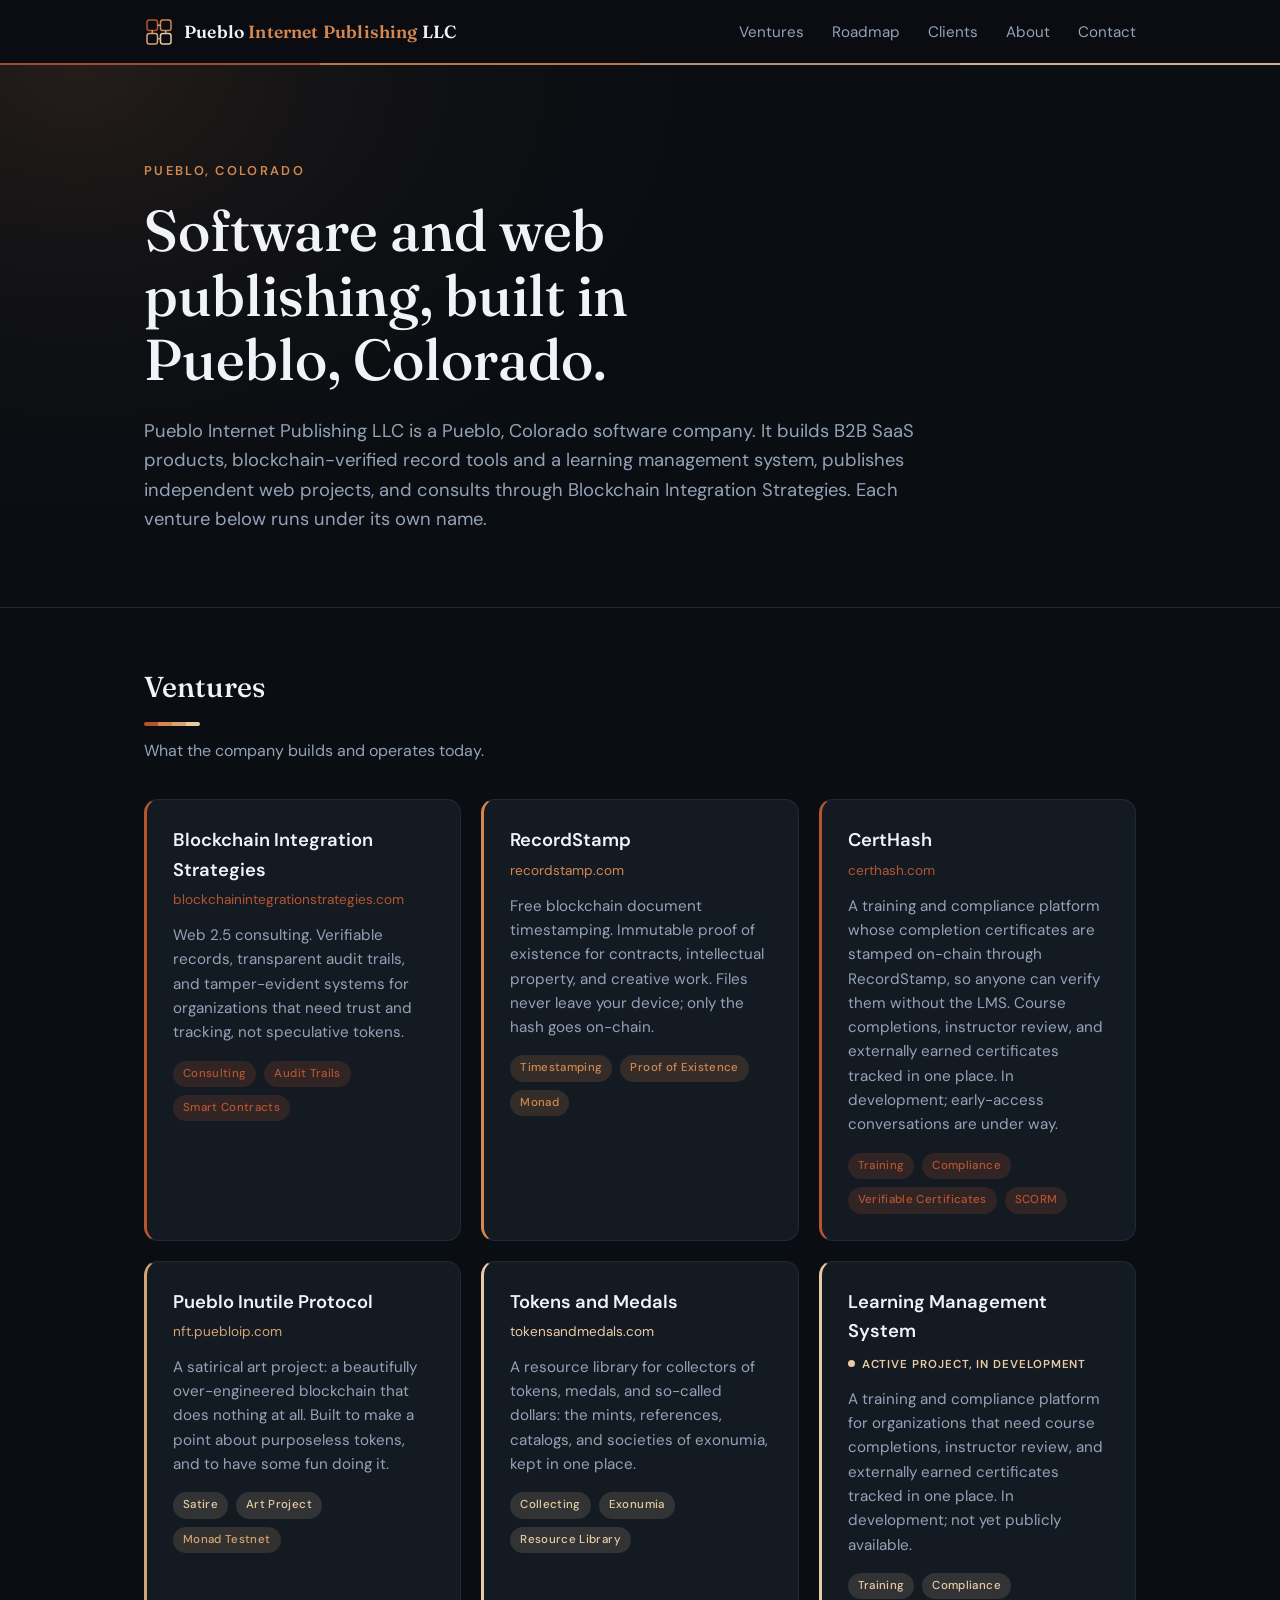
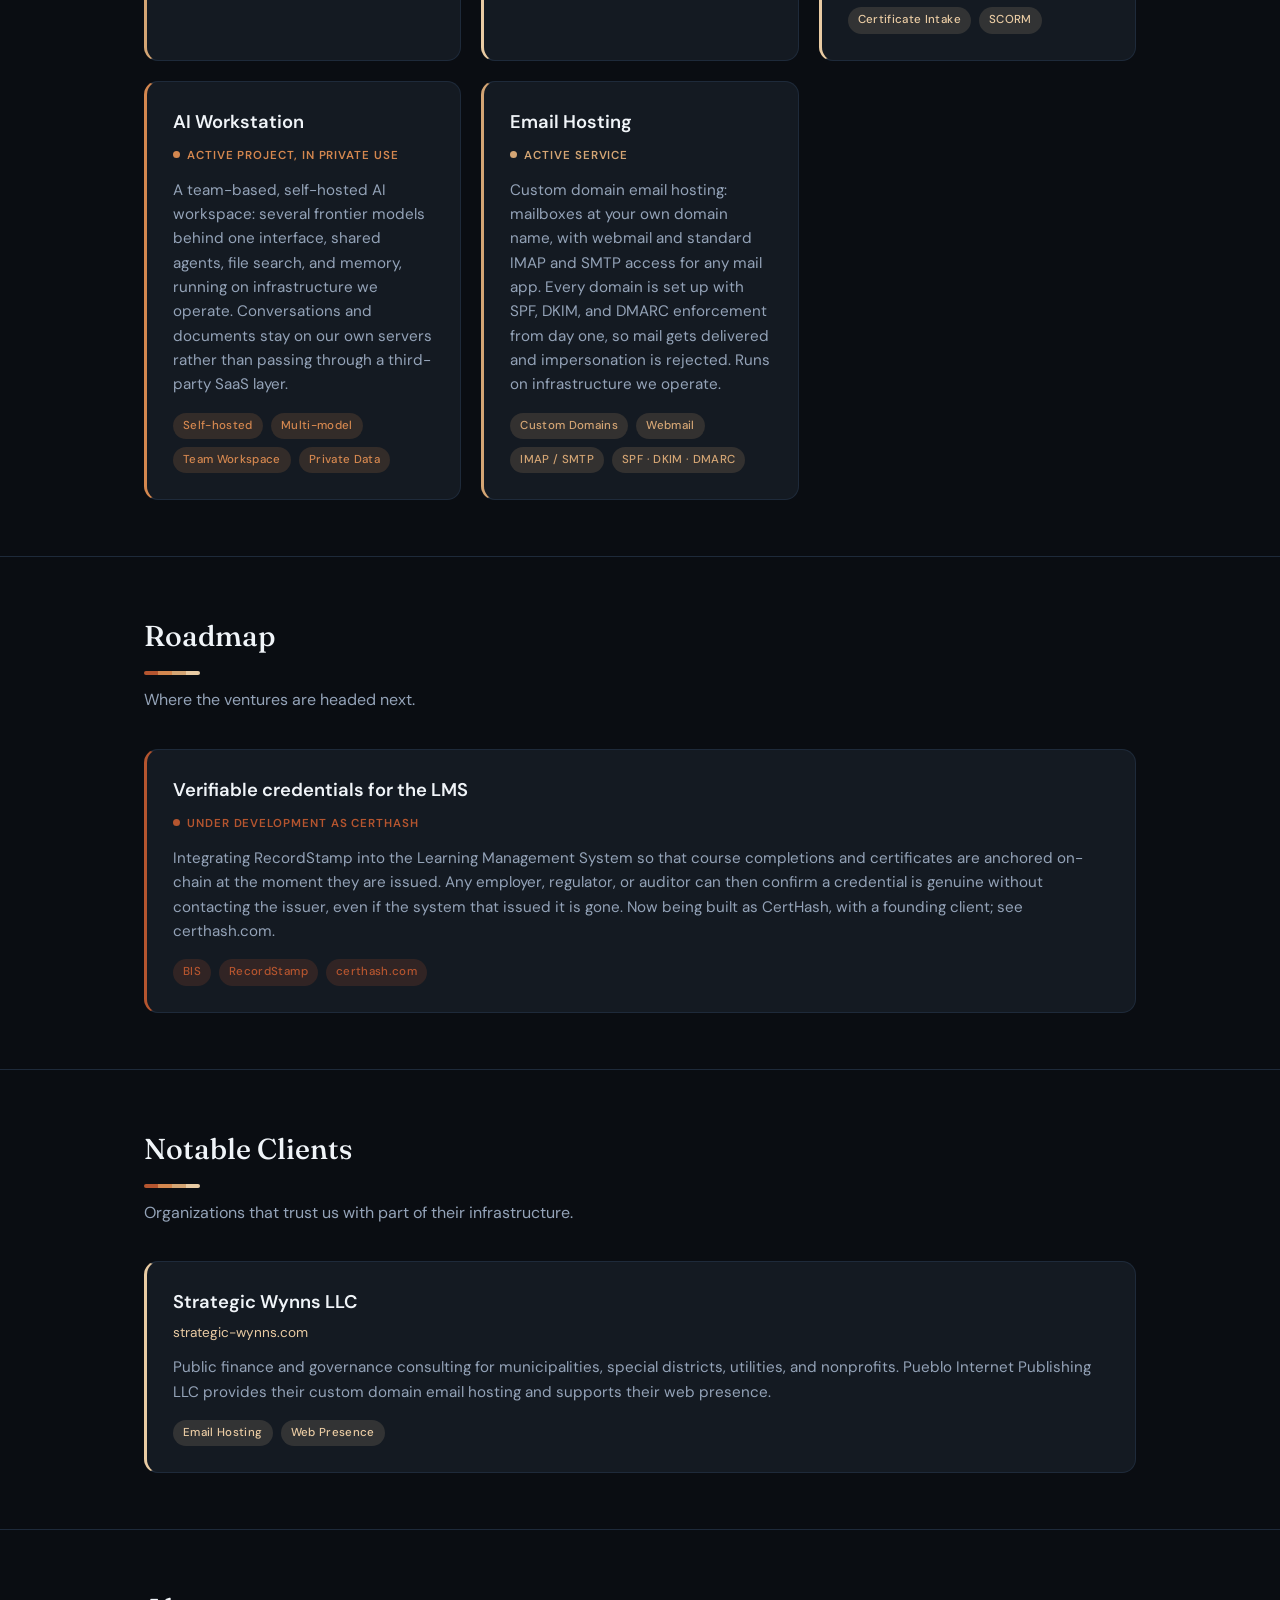
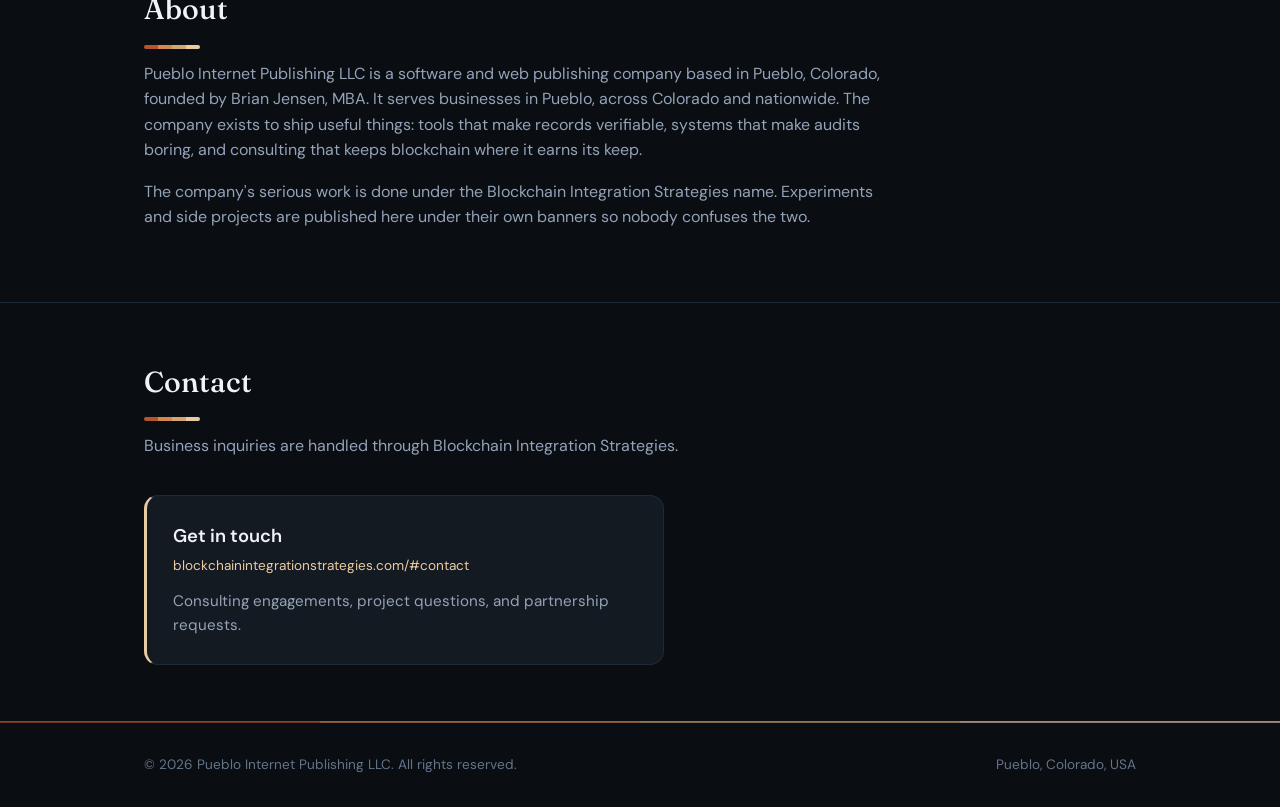
==== index.html @ 24e487e6 "Wording: no client yet — say in development and early-access conversations, not founding/first clien" ====
<!DOCTYPE html>
<html lang="en">
<head>
    <meta charset="UTF-8">
    <meta name="viewport" content="width=device-width, initial-scale=1.0">
    <title>Pueblo Internet Publishing LLC | Software and Web Publishing in Pueblo, Colorado</title>
    <meta name="description" content="Pueblo Internet Publishing LLC is a software and web publishing company in Pueblo, Colorado. It builds B2B SaaS products, blockchain-verified record tools and a learning management system, and consults through Blockchain Integration Strategies.">
    <meta name="author" content="Brian Jensen, MBA">
    <meta name="robots" content="index, follow">
    <link rel="canonical" href="https://pueblointernetpublishing.com/">
    <meta property="og:type" content="website">
    <meta property="og:url" content="https://pueblointernetpublishing.com/">
    <meta property="og:title" content="Pueblo Internet Publishing LLC | Software and Web Publishing in Pueblo, Colorado">
    <meta property="og:description" content="A software and web publishing company in Pueblo, Colorado: B2B SaaS, blockchain-verified records, a learning management system, and consulting.">
    <meta property="og:site_name" content="Pueblo Internet Publishing LLC">
    <meta property="og:image" content="https://pueblointernetpublishing.com/og-image.png">
    <meta property="og:image:width" content="1200">
    <meta property="og:image:height" content="630">
    <meta name="twitter:card" content="summary_large_image">
    <meta name="twitter:title" content="Pueblo Internet Publishing LLC | Software and Web Publishing in Pueblo, Colorado">
    <meta name="twitter:description" content="A software and web publishing company in Pueblo, Colorado: B2B SaaS, blockchain-verified records, a learning management system, and consulting.">
    <meta name="twitter:image" content="https://pueblointernetpublishing.com/og-image.png">
    <link rel="icon" type="image/svg+xml" href="/favicon.svg">
    <link rel="icon" type="image/x-icon" href="/favicon.ico">
    <link rel="icon" type="image/png" sizes="32x32" href="/favicon-32x32.png">
    <link rel="icon" type="image/png" sizes="16x16" href="/favicon-16x16.png">
    <link rel="apple-touch-icon" sizes="180x180" href="/apple-touch-icon.png">
    <meta name="theme-color" content="#0a0d12">
    <meta name="geo.region" content="US-CO">
    <meta name="geo.placename" content="Pueblo, Colorado">
    <meta name="geo.position" content="38.2544;-104.6091">
    <meta name="ICBM" content="38.2544, -104.6091">
    <script type="application/ld+json">
    {
        "@context": "https://schema.org",
        "@graph": [
            {
                "@type": ["Organization", "LocalBusiness"],
                "@id": "https://pueblointernetpublishing.com/#org",
                "name": "Pueblo Internet Publishing LLC",
                "alternateName": ["Pueblo Internet Publishing", "PIP"],
                "url": "https://pueblointernetpublishing.com/",
                "logo": "https://pueblointernetpublishing.com/apple-touch-icon.png",
                "image": "https://pueblointernetpublishing.com/og-image.png",
                "description": "Software and web publishing company in Pueblo, Colorado: B2B SaaS products, blockchain-verified record tools, a learning management system, and consulting.",
                "address": {
                    "@type": "PostalAddress",
                    "addressLocality": "Pueblo",
                    "addressRegion": "CO",
                    "addressCountry": "US"
                },
                "geo": { "@type": "GeoCoordinates", "latitude": 38.2544, "longitude": -104.6091 },
                "areaServed": [
                    { "@type": "City", "name": "Pueblo, Colorado" },
                    { "@type": "State", "name": "Colorado" },
                    { "@type": "Country", "name": "United States" }
                ],
                "founder": { "@type": "Person", "name": "Brian Jensen, MBA" },
                "knowsAbout": ["software development", "B2B SaaS", "web publishing", "blockchain integration", "verifiable records", "learning management systems", "email hosting"],
                "brand": [
                    { "@type": "Brand", "name": "Blockchain Integration Strategies", "url": "https://blockchainintegrationstrategies.com/" },
                    { "@type": "Brand", "name": "CertHash", "url": "https://certhash.com/" },
                    { "@type": "Brand", "name": "RecordStamp", "url": "https://recordstamp.com/" },
                    { "@type": "Brand", "name": "Tokens and Medals", "url": "https://tokensandmedals.com/" }
                ],
                "subOrganization": {
                    "@type": "ProfessionalService",
                    "name": "Blockchain Integration Strategies",
                    "url": "https://blockchainintegrationstrategies.com/"
                }
            },
            {
                "@type": "WebSite",
                "@id": "https://pueblointernetpublishing.com/#website",
                "url": "https://pueblointernetpublishing.com/",
                "name": "Pueblo Internet Publishing LLC",
                "publisher": { "@id": "https://pueblointernetpublishing.com/#org" },
                "inLanguage": "en-US"
            }
        ]
    }
    </script>
    <link rel="preconnect" href="https://fonts.googleapis.com">
    <link rel="preconnect" href="https://fonts.gstatic.com" crossorigin>
    <link href="https://fonts.googleapis.com/css2?family=DM+Sans:opsz,wght@9..40,300;9..40,400;9..40,500;9..40,600&family=Fraunces:opsz,wght@9..144,400;9..144,500;9..144,600&display=swap" rel="stylesheet">
    <style>
        :root {
            --bg-primary: #0a0d12;
            --bg-secondary: #0f1318;
            --bg-card: #141a22;
            --bg-card-hover: #1a222d;
            --accent-teal: #4ecdc4;
            --accent-teal-dim: rgba(78, 205, 196, 0.15);
            --accent-gold: #d4a574;
            --adobe-1: #b5552f;
            --adobe-2: #d4874f;
            --adobe-3: #d4a574;
            --adobe-4: #e9cba3;
            --adobe-2-dim: rgba(212, 135, 79, 0.16);
            --adobe-1-dim: rgba(181, 85, 47, 0.18);
            --adobe-3-dim: rgba(212, 165, 116, 0.16);
            --adobe-4-dim: rgba(233, 203, 163, 0.14);
            --adobe-stripe: linear-gradient(90deg, var(--adobe-1) 0 25%, var(--adobe-2) 25% 50%, var(--adobe-3) 50% 75%, var(--adobe-4) 75% 100%);
            --text-primary: #f0f4f8;
            --text-secondary: #94a3b8;
            --text-muted: #64748b;
            --border-color: #1e2a3a;
            --max: 1040px;
        }
        * { margin: 0; padding: 0; box-sizing: border-box; }
        html { scroll-behavior: smooth; }
        body {
            font-family: 'DM Sans', system-ui, sans-serif;
            background: var(--bg-primary);
            color: var(--text-primary);
            line-height: 1.6;
            -webkit-font-smoothing: antialiased;
        }
        a { color: var(--adobe-2); text-decoration: none; }
        a:hover { color: var(--adobe-4); }
        a:hover { text-decoration: underline; }
        .wrap { max-width: var(--max); margin: 0 auto; padding: 0 24px; }
        header {
            border-bottom: 1px solid var(--border-color);
            position: relative;
            background: rgba(10, 13, 18, 0.9);
            backdrop-filter: blur(10px);
            position: sticky; top: 0; z-index: 10;
        }
        header::after { content: ""; position: absolute; left: 0; right: 0; bottom: -1px; height: 2px; background: var(--adobe-stripe); opacity: 0.85; }
        .nav { display: flex; align-items: center; justify-content: space-between; height: 64px; }
        .brand { display: flex; align-items: center; gap: 10px; font-family: 'Fraunces', serif; font-weight: 600; font-size: 1.1rem; color: var(--text-primary); letter-spacing: 0.01em; }
        .brand svg { width: 30px; height: 30px; flex: none; }
        .brand:hover { text-decoration: none; }
        .brand span span { color: var(--adobe-2); }
        .nav ul { display: flex; gap: 28px; list-style: none; }
        .nav ul a { color: var(--text-secondary); font-size: 0.95rem; }
        .nav ul a:hover { color: var(--text-primary); text-decoration: none; }
        .hero { padding: 96px 24px 72px; }
        main { position: relative; z-index: 0; }
        main::before { content: ""; position: absolute; left: 0; top: 0; width: 100%; height: 720px; pointer-events: none; z-index: -1;
            background: radial-gradient(620px 460px at 6% 0%, rgba(212, 135, 79, 0.13) 0%, rgba(212, 135, 79, 0.06) 35%, rgba(212, 135, 79, 0.02) 65%, rgba(212, 135, 79, 0) 100%); }
        .eyebrow { color: var(--adobe-2); font-size: 0.8rem; letter-spacing: 0.18em; text-transform: uppercase; font-weight: 600; margin-bottom: 18px; }
        h1 { font-family: 'Fraunces', serif; font-weight: 500; font-size: clamp(2.2rem, 5vw, 3.6rem); line-height: 1.12; max-width: 18ch; margin-bottom: 24px; }
        .lede { color: var(--text-secondary); font-size: 1.15rem; max-width: 60ch; }
        section { padding: 56px 0; border-top: 1px solid var(--border-color); }
        h2 { font-family: 'Fraunces', serif; font-weight: 500; font-size: 1.8rem; margin-bottom: 12px; }
        h2::after { content: ""; display: block; width: 56px; height: 4px; margin-top: 12px; border-radius: 2px; background: var(--adobe-stripe); }
        .sub { color: var(--text-secondary); max-width: 62ch; margin-bottom: 36px; }
        .grid { display: grid; grid-template-columns: repeat(auto-fit, minmax(280px, 1fr)); gap: 20px; }
        .card {
            display: block; background: var(--bg-card); border: 1px solid var(--border-color);
            border-radius: 14px; padding: 26px; color: inherit; transition: border-color .2s, background .2s, transform .2s;
        }
        .card { --c: var(--adobe-3); --c-dim: var(--adobe-3-dim); border-left: 3px solid var(--c); }
        .card:hover { background: var(--bg-card-hover); border-color: var(--c); transform: translateY(-2px); text-decoration: none; color: inherit; }
        .card.c1 { --c: var(--adobe-1); --c-dim: var(--adobe-1-dim); }
        .card.c2 { --c: var(--adobe-2); --c-dim: var(--adobe-2-dim); }
        .card.c3 { --c: var(--adobe-3); --c-dim: var(--adobe-3-dim); }
        .card.c4 { --c: var(--adobe-4); --c-dim: var(--adobe-4-dim); }
        .card.static { cursor: default; }
        .card.static:hover { transform: none; background: var(--bg-card); border-color: var(--border-color); border-left-color: var(--c); }
        .card .status { display: inline-block; font-size: 0.72rem; font-weight: 600; letter-spacing: 0.08em; text-transform: uppercase; color: var(--c); margin-bottom: 12px; }
        .card .status::before { content: ""; display: inline-block; width: 7px; height: 7px; border-radius: 50%; background: var(--c); margin-right: 7px; vertical-align: 1px; }
        .card h3 { font-size: 1.15rem; font-weight: 600; margin-bottom: 4px; }
        .card .url { display: block; color: var(--c); font-size: 0.85rem; margin-bottom: 12px; }
        .card p { color: var(--text-secondary); font-size: 0.95rem; }
        .tags { display: flex; flex-wrap: wrap; gap: 8px; margin-top: 16px; }
        .tag { background: var(--c-dim); color: var(--c); font-size: 0.72rem; padding: 4px 10px; border-radius: 999px; font-weight: 500; letter-spacing: 0.03em; }
        .tag.gold { background: var(--adobe-4-dim); color: var(--adobe-4); }
        .about p { color: var(--text-secondary); max-width: 68ch; margin-bottom: 16px; }
        .contact .card { max-width: 520px; }
        footer { border-top: 1px solid var(--border-color); padding: 32px 0; color: var(--text-muted); font-size: 0.85rem; position: relative; }
        footer::before { content: ""; position: absolute; left: 0; right: 0; top: -1px; height: 2px; background: var(--adobe-stripe); opacity: 0.6; }
        footer .wrap { display: flex; flex-wrap: wrap; gap: 12px 32px; justify-content: space-between; }
        @media (max-width: 640px) { .nav ul { display: none; } .hero { padding: 64px 24px 48px; } }
    </style>
</head>
<body>
    <header>
        <div class="wrap nav">
            <a class="brand" href="/" aria-label="Pueblo Internet Publishing LLC home">
                <svg viewBox="0 0 40 40" fill="none" xmlns="http://www.w3.org/2000/svg" aria-hidden="true">
                    <rect x="4" y="4" width="14" height="14" rx="3" stroke="#b5552f" stroke-width="2"/>
                    <rect x="22" y="4" width="14" height="14" rx="3" stroke="#d4874f" stroke-width="2"/>
                    <rect x="4" y="22" width="14" height="14" rx="3" stroke="#d4a574" stroke-width="2"/>
                    <rect x="22" y="22" width="14" height="14" rx="3" stroke="#e9cba3" stroke-width="2"/>
                    <line x1="18" y1="11" x2="22" y2="11" stroke="#d4a574" stroke-width="2"/>
                    <line x1="11" y1="18" x2="11" y2="22" stroke="#d4a574" stroke-width="2"/>
                    <line x1="29" y1="18" x2="29" y2="22" stroke="#d4a574" stroke-width="2"/>
                    <line x1="18" y1="29" x2="22" y2="29" stroke="#d4a574" stroke-width="2"/>
                </svg>
                <span>Pueblo <span>Internet Publishing</span> LLC</span>
            </a>
            <ul>
                <li><a href="#ventures">Ventures</a></li>
                <li><a href="#roadmap">Roadmap</a></li>
                <li><a href="#clients">Clients</a></li>
                <li><a href="#about">About</a></li>
                <li><a href="#contact">Contact</a></li>
            </ul>
        </div>
    </header>

    <main>
        <div class="wrap hero">
            <div class="eyebrow">Pueblo, Colorado</div>
            <h1>Software and web publishing, built in Pueblo, Colorado.</h1>
            <p class="lede">Pueblo Internet Publishing LLC is a Pueblo, Colorado software company. It builds B2B SaaS products, blockchain-verified record tools and a learning management system, publishes independent web projects, and consults through Blockchain Integration Strategies. Each venture below runs under its own name.</p>
        </div>

        <section id="ventures">
            <div class="wrap">
                <h2>Ventures</h2>
                <p class="sub">What the company builds and operates today.</p>
                <div class="grid">
                    <a class="card c1" href="https://blockchainintegrationstrategies.com">
                        <h3>Blockchain Integration Strategies</h3>
                        <span class="url">blockchainintegrationstrategies.com</span>
                        <p>Web 2.5 consulting. Verifiable records, transparent audit trails, and tamper-evident systems for organizations that need trust and tracking, not speculative tokens.</p>
                        <div class="tags"><span class="tag">Consulting</span><span class="tag">Audit Trails</span><span class="tag">Smart Contracts</span></div>
                    </a>
                    <a class="card c2" href="https://recordstamp.com">
                        <h3>RecordStamp</h3>
                        <span class="url">recordstamp.com</span>
                        <p>Free blockchain document timestamping. Immutable proof of existence for contracts, intellectual property, and creative work. Files never leave your device; only the hash goes on-chain.</p>
                        <div class="tags"><span class="tag">Timestamping</span><span class="tag">Proof of Existence</span><span class="tag">Monad</span></div>
                    </a>
                    <a class="card c1" href="https://certhash.com">
                        <h3>CertHash</h3>
                        <span class="url">certhash.com</span>
                        <p>A training and compliance platform whose completion certificates are stamped on-chain through RecordStamp, so anyone can verify them without the LMS. Course completions, instructor review, and externally earned certificates tracked in one place. In development; early-access conversations are under way.</p>
                        <div class="tags"><span class="tag">Training</span><span class="tag">Compliance</span><span class="tag">Verifiable Certificates</span><span class="tag">SCORM</span></div>
                    </a>
                    <a class="card c3" href="https://nft.puebloip.com">
                        <h3>Pueblo Inutile Protocol</h3>
                        <span class="url">nft.puebloip.com</span>
                        <p>A satirical art project: a beautifully over-engineered blockchain that does nothing at all. Built to make a point about purposeless tokens, and to have some fun doing it.</p>
                        <div class="tags"><span class="tag gold">Satire</span><span class="tag gold">Art Project</span><span class="tag">Monad Testnet</span></div>
                    </a>
                    <a class="card c4" href="https://tokensandmedals.com">
                        <h3>Tokens and Medals</h3>
                        <span class="url">tokensandmedals.com</span>
                        <p>A resource library for collectors of tokens, medals, and so-called dollars: the mints, references, catalogs, and societies of exonumia, kept in one place.</p>
                        <div class="tags"><span class="tag">Collecting</span><span class="tag">Exonumia</span><span class="tag">Resource Library</span></div>
                    </a>
                    <div class="card c4 static">
                        <h3>Learning Management System</h3>
                        <span class="status">Active project, in development</span>
                        <p>A training and compliance platform for organizations that need course completions, instructor review, and externally earned certificates tracked in one place. In development; not yet publicly available.</p>
                        <div class="tags"><span class="tag">Training</span><span class="tag">Compliance</span><span class="tag">Certificate Intake</span><span class="tag">SCORM</span></div>
                    </div>
                    <div class="card c2 static">
                        <h3>AI Workstation</h3>
                        <span class="status">Active project, in private use</span>
                        <p>A team-based, self-hosted AI workspace: several frontier models behind one interface, shared agents, file search, and memory, running on infrastructure we operate. Conversations and documents stay on our own servers rather than passing through a third-party SaaS layer.</p>
                        <div class="tags"><span class="tag">Self-hosted</span><span class="tag">Multi-model</span><span class="tag">Team Workspace</span><span class="tag">Private Data</span></div>
                    </div>
                    <div class="card c3 static">
                        <h3>Email Hosting</h3>
                        <span class="status">Active service</span>
                        <p>Custom domain email hosting: mailboxes at your own domain name, with webmail and standard IMAP and SMTP access for any mail app. Every domain is set up with SPF, DKIM, and DMARC enforcement from day one, so mail gets delivered and impersonation is rejected. Runs on infrastructure we operate.</p>
                        <div class="tags"><span class="tag">Custom Domains</span><span class="tag">Webmail</span><span class="tag">IMAP / SMTP</span><span class="tag">SPF · DKIM · DMARC</span></div>
                    </div>
                </div>
            </div>
        </section>

        <section id="roadmap">
            <div class="wrap">
                <h2>Roadmap</h2>
                <p class="sub">Where the ventures are headed next.</p>
                <div class="grid">
                    <a class="card c1" href="https://certhash.com">
                        <h3>Verifiable credentials for the LMS</h3>
                        <span class="status">Under development as CertHash</span>
                        <p>Integrating RecordStamp into the Learning Management System so that course completions and certificates are anchored on-chain at the moment they are issued. Any employer, regulator, or auditor can then confirm a credential is genuine without contacting the issuer, even if the system that issued it is gone. Now being built as CertHash, with a founding client; see certhash.com.</p>
                        <div class="tags"><span class="tag">BIS</span><span class="tag">RecordStamp</span><span class="tag">certhash.com</span></div>
                    </a>
                </div>
            </div>
        </section>

        <section id="clients">
            <div class="wrap">
                <h2>Notable Clients</h2>
                <p class="sub">Organizations that trust us with part of their infrastructure.</p>
                <div class="grid">
                    <a class="card c4" href="https://strategic-wynns.com" target="_blank" rel="noopener">
                        <h3>Strategic Wynns LLC</h3>
                        <span class="url">strategic-wynns.com</span>
                        <p>Public finance and governance consulting for municipalities, special districts, utilities, and nonprofits. Pueblo Internet Publishing LLC provides their custom domain email hosting and supports their web presence.</p>
                        <div class="tags"><span class="tag">Email Hosting</span><span class="tag">Web Presence</span></div>
                    </a>
                </div>
            </div>
        </section>

        <section id="about" class="about">
            <div class="wrap">
                <h2>About</h2>
                <p>Pueblo Internet Publishing LLC is a software and web publishing company based in Pueblo, Colorado, founded by Brian Jensen, MBA. It serves businesses in Pueblo, across Colorado and nationwide. The company exists to ship useful things: tools that make records verifiable, systems that make audits boring, and consulting that keeps blockchain where it earns its keep.</p>
                <p>The company's serious work is done under the Blockchain Integration Strategies name. Experiments and side projects are published here under their own banners so nobody confuses the two.</p>
            </div>
        </section>

        <section id="contact" class="contact">
            <div class="wrap">
                <h2>Contact</h2>
                <p class="sub">Business inquiries are handled through Blockchain Integration Strategies.</p>
                <a class="card c4" href="https://blockchainintegrationstrategies.com/#contact">
                    <h3>Get in touch</h3>
                    <span class="url">blockchainintegrationstrategies.com/#contact</span>
                    <p>Consulting engagements, project questions, and partnership requests.</p>
                </a>
            </div>
        </section>
    </main>

    <footer>
        <div class="wrap">
            <span>© <script>document.write(new Date().getFullYear())</script> Pueblo Internet Publishing LLC. All rights reserved.</span>
            <span>Pueblo, Colorado, USA</span>
        </div>
    </footer>
</body>
</html>
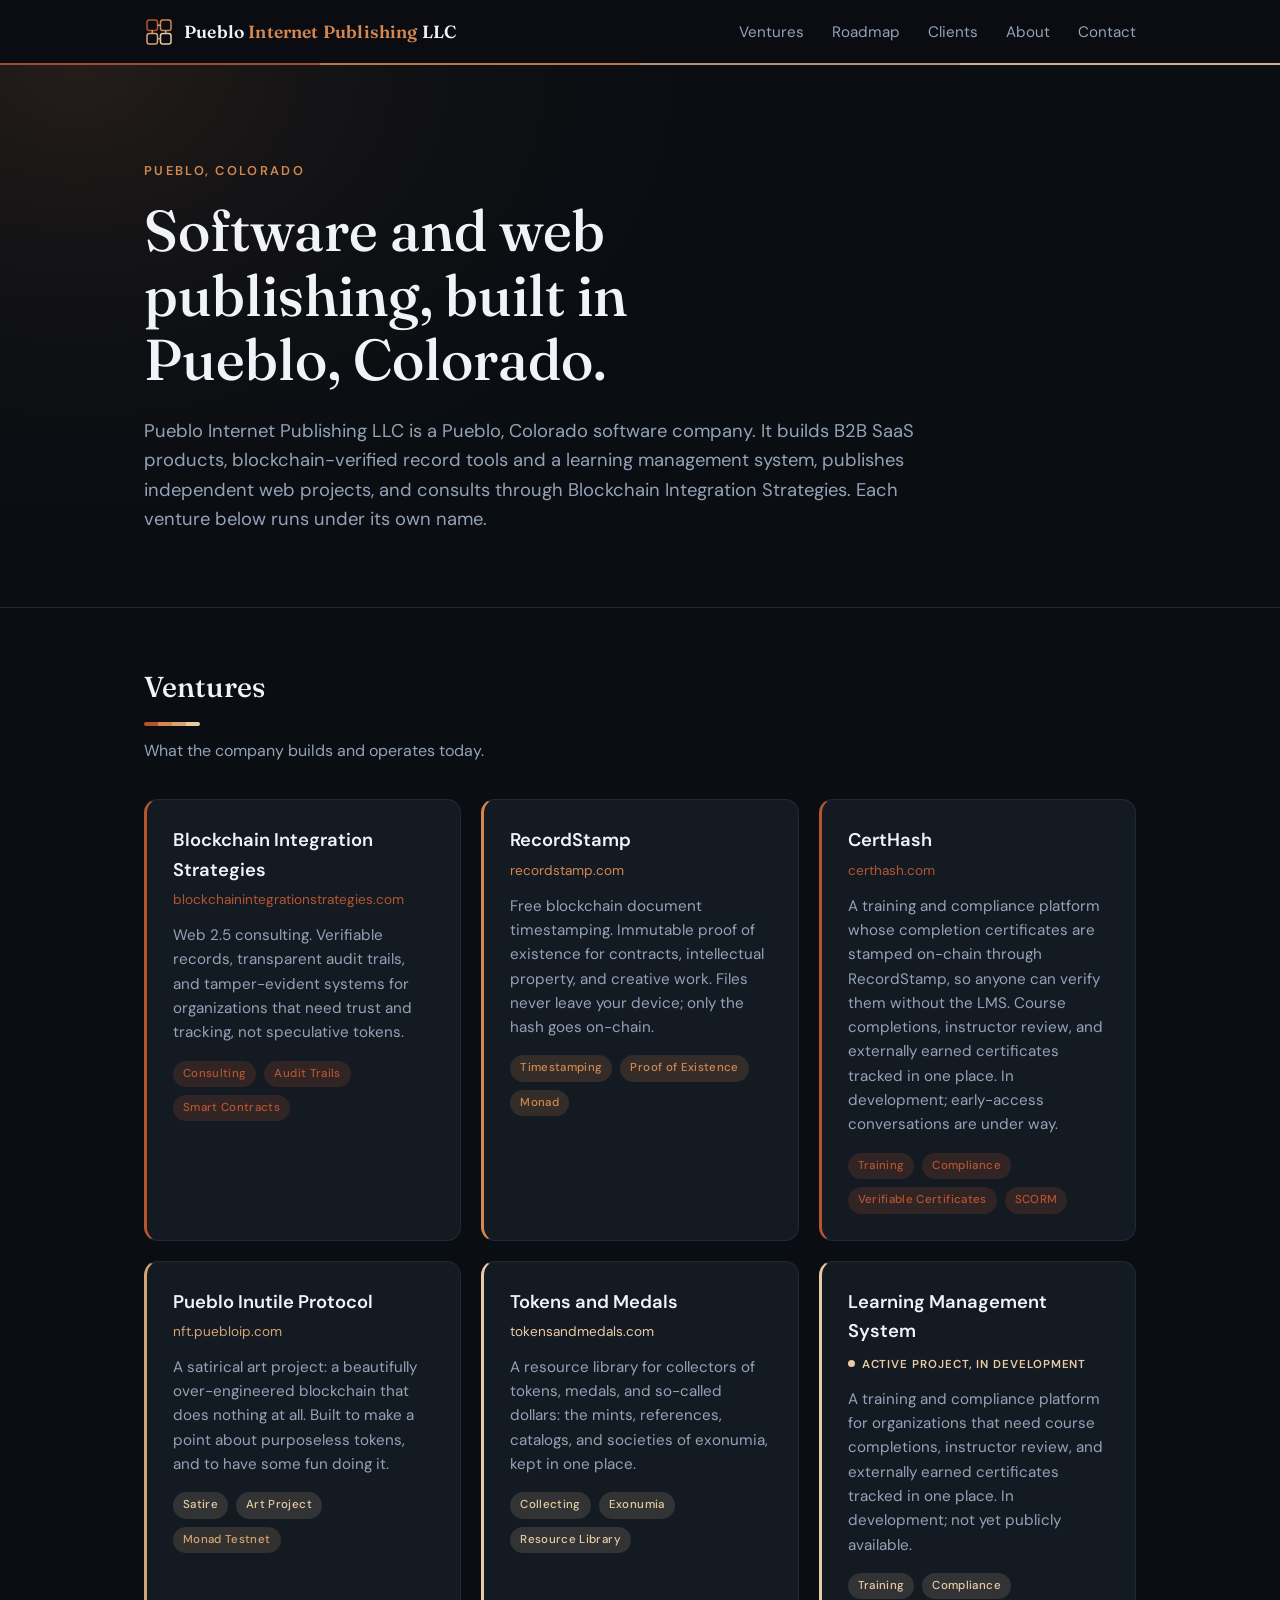
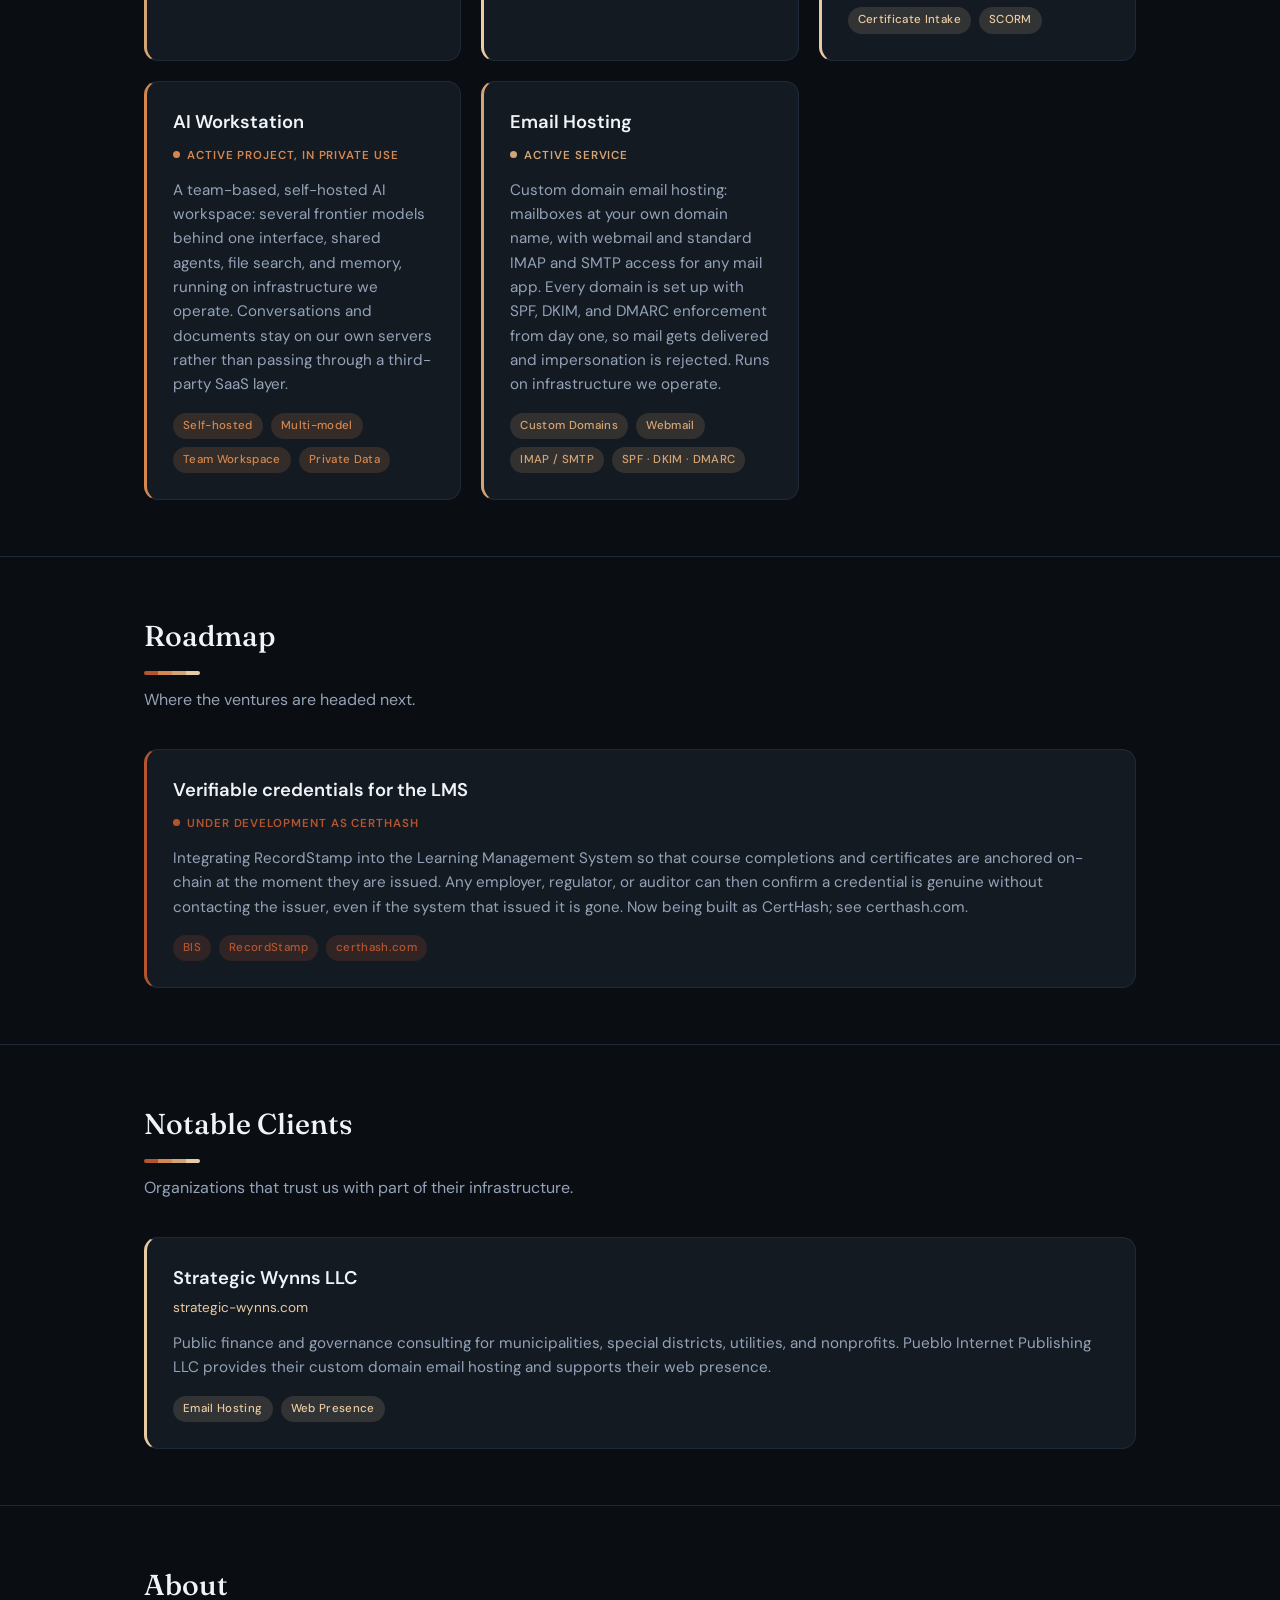
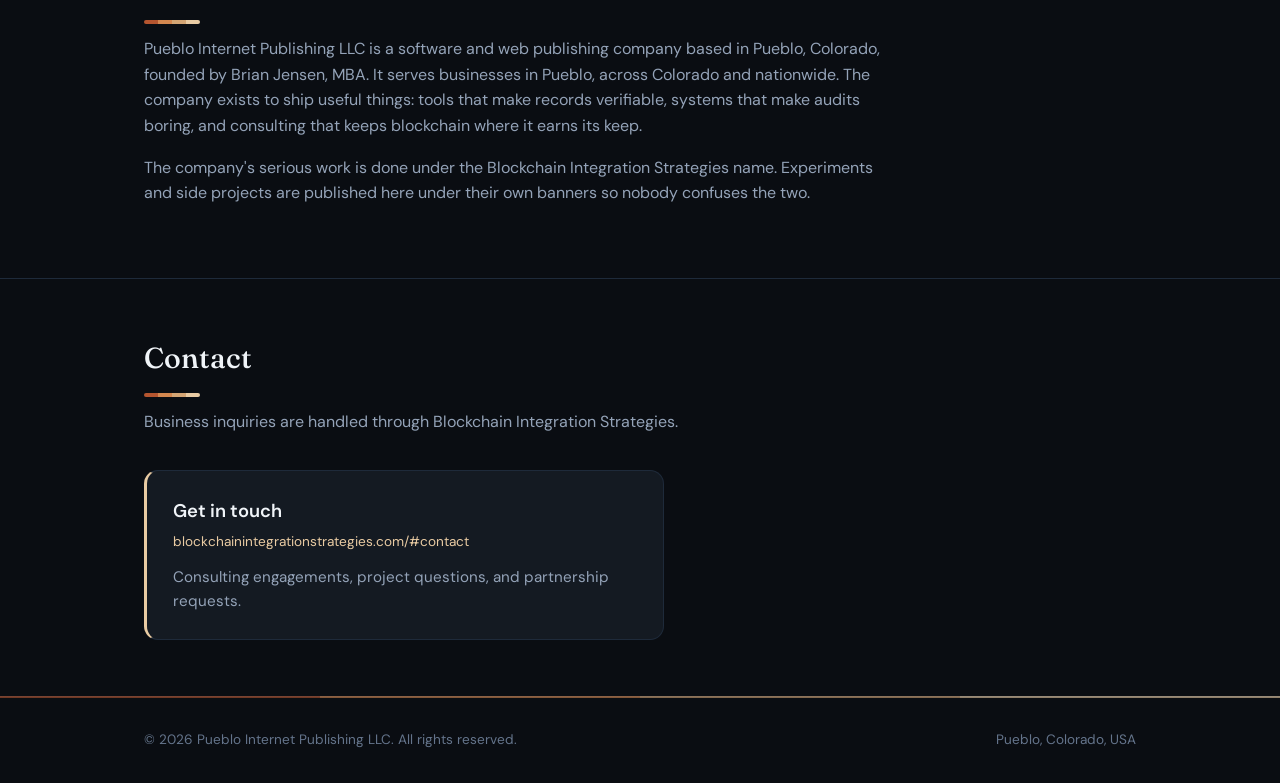
==== commit 1a58981c: "Wording: remove the remaining 'founding client' phrase from the roadmap card" ====
--- a/index.html
+++ b/index.html
@@ -274,7 +274,7 @@
                     <a class="card c1" href="https://certhash.com">
                         <h3>Verifiable credentials for the LMS</h3>
                         <span class="status">Under development as CertHash</span>
-                        <p>Integrating RecordStamp into the Learning Management System so that course completions and certificates are anchored on-chain at the moment they are issued. Any employer, regulator, or auditor can then confirm a credential is genuine without contacting the issuer, even if the system that issued it is gone. Now being built as CertHash, with a founding client; see certhash.com.</p>
+                        <p>Integrating RecordStamp into the Learning Management System so that course completions and certificates are anchored on-chain at the moment they are issued. Any employer, regulator, or auditor can then confirm a credential is genuine without contacting the issuer, even if the system that issued it is gone. Now being built as CertHash; see certhash.com.</p>
                         <div class="tags"><span class="tag">BIS</span><span class="tag">RecordStamp</span><span class="tag">certhash.com</span></div>
                     </a>
                 </div>
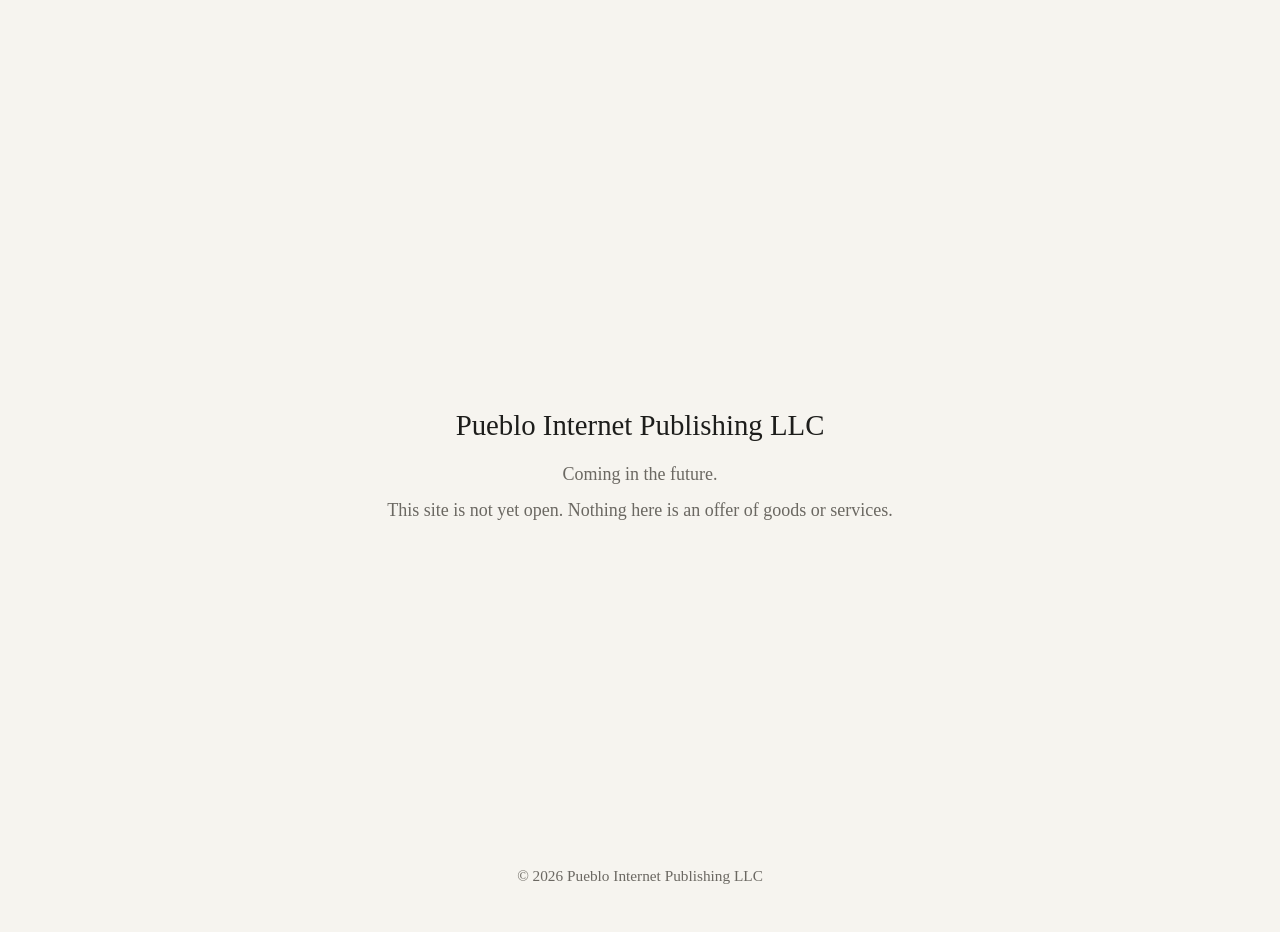
==== commit ea11437d: "Holding page: site not yet open (full site preserved on archive/pre-holding-20261020)" ====
--- a/index.html
+++ b/index.html
@@ -1,327 +1,26 @@
-<!DOCTYPE html>
+<!doctype html>
 <html lang="en">
 <head>
-    <meta charset="UTF-8">
-    <meta name="viewport" content="width=device-width, initial-scale=1.0">
-    <title>Pueblo Internet Publishing LLC | Software and Web Publishing in Pueblo, Colorado</title>
-    <meta name="description" content="Pueblo Internet Publishing LLC is a software and web publishing company in Pueblo, Colorado. It builds B2B SaaS products, blockchain-verified record tools and a learning management system, and consults through Blockchain Integration Strategies.">
-    <meta name="author" content="Brian Jensen, MBA">
-    <meta name="robots" content="index, follow">
-    <link rel="canonical" href="https://pueblointernetpublishing.com/">
-    <meta property="og:type" content="website">
-    <meta property="og:url" content="https://pueblointernetpublishing.com/">
-    <meta property="og:title" content="Pueblo Internet Publishing LLC | Software and Web Publishing in Pueblo, Colorado">
-    <meta property="og:description" content="A software and web publishing company in Pueblo, Colorado: B2B SaaS, blockchain-verified records, a learning management system, and consulting.">
-    <meta property="og:site_name" content="Pueblo Internet Publishing LLC">
-    <meta property="og:image" content="https://pueblointernetpublishing.com/og-image.png">
-    <meta property="og:image:width" content="1200">
-    <meta property="og:image:height" content="630">
-    <meta name="twitter:card" content="summary_large_image">
-    <meta name="twitter:title" content="Pueblo Internet Publishing LLC | Software and Web Publishing in Pueblo, Colorado">
-    <meta name="twitter:description" content="A software and web publishing company in Pueblo, Colorado: B2B SaaS, blockchain-verified records, a learning management system, and consulting.">
-    <meta name="twitter:image" content="https://pueblointernetpublishing.com/og-image.png">
-    <link rel="icon" type="image/svg+xml" href="/favicon.svg">
-    <link rel="icon" type="image/x-icon" href="/favicon.ico">
-    <link rel="icon" type="image/png" sizes="32x32" href="/favicon-32x32.png">
-    <link rel="icon" type="image/png" sizes="16x16" href="/favicon-16x16.png">
-    <link rel="apple-touch-icon" sizes="180x180" href="/apple-touch-icon.png">
-    <meta name="theme-color" content="#0a0d12">
-    <meta name="geo.region" content="US-CO">
-    <meta name="geo.placename" content="Pueblo, Colorado">
-    <meta name="geo.position" content="38.2544;-104.6091">
-    <meta name="ICBM" content="38.2544, -104.6091">
-    <script type="application/ld+json">
-    {
-        "@context": "https://schema.org",
-        "@graph": [
-            {
-                "@type": ["Organization", "LocalBusiness"],
-                "@id": "https://pueblointernetpublishing.com/#org",
-                "name": "Pueblo Internet Publishing LLC",
-                "alternateName": ["Pueblo Internet Publishing", "PIP"],
-                "url": "https://pueblointernetpublishing.com/",
-                "logo": "https://pueblointernetpublishing.com/apple-touch-icon.png",
-                "image": "https://pueblointernetpublishing.com/og-image.png",
-                "description": "Software and web publishing company in Pueblo, Colorado: B2B SaaS products, blockchain-verified record tools, a learning management system, and consulting.",
-                "address": {
-                    "@type": "PostalAddress",
-                    "addressLocality": "Pueblo",
-                    "addressRegion": "CO",
-                    "addressCountry": "US"
-                },
-                "geo": { "@type": "GeoCoordinates", "latitude": 38.2544, "longitude": -104.6091 },
-                "areaServed": [
-                    { "@type": "City", "name": "Pueblo, Colorado" },
-                    { "@type": "State", "name": "Colorado" },
-                    { "@type": "Country", "name": "United States" }
-                ],
-                "founder": { "@type": "Person", "name": "Brian Jensen, MBA" },
-                "knowsAbout": ["software development", "B2B SaaS", "web publishing", "blockchain integration", "verifiable records", "learning management systems", "email hosting"],
-                "brand": [
-                    { "@type": "Brand", "name": "Blockchain Integration Strategies", "url": "https://blockchainintegrationstrategies.com/" },
-                    { "@type": "Brand", "name": "CertHash", "url": "https://certhash.com/" },
-                    { "@type": "Brand", "name": "RecordStamp", "url": "https://recordstamp.com/" },
-                    { "@type": "Brand", "name": "Tokens and Medals", "url": "https://tokensandmedals.com/" }
-                ],
-                "subOrganization": {
-                    "@type": "ProfessionalService",
-                    "name": "Blockchain Integration Strategies",
-                    "url": "https://blockchainintegrationstrategies.com/"
-                }
-            },
-            {
-                "@type": "WebSite",
-                "@id": "https://pueblointernetpublishing.com/#website",
-                "url": "https://pueblointernetpublishing.com/",
-                "name": "Pueblo Internet Publishing LLC",
-                "publisher": { "@id": "https://pueblointernetpublishing.com/#org" },
-                "inLanguage": "en-US"
-            }
-        ]
-    }
-    </script>
-    <link rel="preconnect" href="https://fonts.googleapis.com">
-    <link rel="preconnect" href="https://fonts.gstatic.com" crossorigin>
-    <link href="https://fonts.googleapis.com/css2?family=DM+Sans:opsz,wght@9..40,300;9..40,400;9..40,500;9..40,600&family=Fraunces:opsz,wght@9..144,400;9..144,500;9..144,600&display=swap" rel="stylesheet">
-    <style>
-        :root {
-            --bg-primary: #0a0d12;
-            --bg-secondary: #0f1318;
-            --bg-card: #141a22;
-            --bg-card-hover: #1a222d;
-            --accent-teal: #4ecdc4;
-            --accent-teal-dim: rgba(78, 205, 196, 0.15);
-            --accent-gold: #d4a574;
-            --adobe-1: #b5552f;
-            --adobe-2: #d4874f;
-            --adobe-3: #d4a574;
-            --adobe-4: #e9cba3;
-            --adobe-2-dim: rgba(212, 135, 79, 0.16);
-            --adobe-1-dim: rgba(181, 85, 47, 0.18);
-            --adobe-3-dim: rgba(212, 165, 116, 0.16);
-            --adobe-4-dim: rgba(233, 203, 163, 0.14);
-            --adobe-stripe: linear-gradient(90deg, var(--adobe-1) 0 25%, var(--adobe-2) 25% 50%, var(--adobe-3) 50% 75%, var(--adobe-4) 75% 100%);
-            --text-primary: #f0f4f8;
-            --text-secondary: #94a3b8;
-            --text-muted: #64748b;
-            --border-color: #1e2a3a;
-            --max: 1040px;
-        }
-        * { margin: 0; padding: 0; box-sizing: border-box; }
-        html { scroll-behavior: smooth; }
-        body {
-            font-family: 'DM Sans', system-ui, sans-serif;
-            background: var(--bg-primary);
-            color: var(--text-primary);
-            line-height: 1.6;
-            -webkit-font-smoothing: antialiased;
-        }
-        a { color: var(--adobe-2); text-decoration: none; }
-        a:hover { color: var(--adobe-4); }
-        a:hover { text-decoration: underline; }
-        .wrap { max-width: var(--max); margin: 0 auto; padding: 0 24px; }
-        header {
-            border-bottom: 1px solid var(--border-color);
-            position: relative;
-            background: rgba(10, 13, 18, 0.9);
-            backdrop-filter: blur(10px);
-            position: sticky; top: 0; z-index: 10;
-        }
-        header::after { content: ""; position: absolute; left: 0; right: 0; bottom: -1px; height: 2px; background: var(--adobe-stripe); opacity: 0.85; }
-        .nav { display: flex; align-items: center; justify-content: space-between; height: 64px; }
-        .brand { display: flex; align-items: center; gap: 10px; font-family: 'Fraunces', serif; font-weight: 600; font-size: 1.1rem; color: var(--text-primary); letter-spacing: 0.01em; }
-        .brand svg { width: 30px; height: 30px; flex: none; }
-        .brand:hover { text-decoration: none; }
-        .brand span span { color: var(--adobe-2); }
-        .nav ul { display: flex; gap: 28px; list-style: none; }
-        .nav ul a { color: var(--text-secondary); font-size: 0.95rem; }
-        .nav ul a:hover { color: var(--text-primary); text-decoration: none; }
-        .hero { padding: 96px 24px 72px; }
-        main { position: relative; z-index: 0; }
-        main::before { content: ""; position: absolute; left: 0; top: 0; width: 100%; height: 720px; pointer-events: none; z-index: -1;
-            background: radial-gradient(620px 460px at 6% 0%, rgba(212, 135, 79, 0.13) 0%, rgba(212, 135, 79, 0.06) 35%, rgba(212, 135, 79, 0.02) 65%, rgba(212, 135, 79, 0) 100%); }
-        .eyebrow { color: var(--adobe-2); font-size: 0.8rem; letter-spacing: 0.18em; text-transform: uppercase; font-weight: 600; margin-bottom: 18px; }
-        h1 { font-family: 'Fraunces', serif; font-weight: 500; font-size: clamp(2.2rem, 5vw, 3.6rem); line-height: 1.12; max-width: 18ch; margin-bottom: 24px; }
-        .lede { color: var(--text-secondary); font-size: 1.15rem; max-width: 60ch; }
-        section { padding: 56px 0; border-top: 1px solid var(--border-color); }
-        h2 { font-family: 'Fraunces', serif; font-weight: 500; font-size: 1.8rem; margin-bottom: 12px; }
-        h2::after { content: ""; display: block; width: 56px; height: 4px; margin-top: 12px; border-radius: 2px; background: var(--adobe-stripe); }
-        .sub { color: var(--text-secondary); max-width: 62ch; margin-bottom: 36px; }
-        .grid { display: grid; grid-template-columns: repeat(auto-fit, minmax(280px, 1fr)); gap: 20px; }
-        .card {
-            display: block; background: var(--bg-card); border: 1px solid var(--border-color);
-            border-radius: 14px; padding: 26px; color: inherit; transition: border-color .2s, background .2s, transform .2s;
-        }
-        .card { --c: var(--adobe-3); --c-dim: var(--adobe-3-dim); border-left: 3px solid var(--c); }
-        .card:hover { background: var(--bg-card-hover); border-color: var(--c); transform: translateY(-2px); text-decoration: none; color: inherit; }
-        .card.c1 { --c: var(--adobe-1); --c-dim: var(--adobe-1-dim); }
-        .card.c2 { --c: var(--adobe-2); --c-dim: var(--adobe-2-dim); }
-        .card.c3 { --c: var(--adobe-3); --c-dim: var(--adobe-3-dim); }
-        .card.c4 { --c: var(--adobe-4); --c-dim: var(--adobe-4-dim); }
-        .card.static { cursor: default; }
-        .card.static:hover { transform: none; background: var(--bg-card); border-color: var(--border-color); border-left-color: var(--c); }
-        .card .status { display: inline-block; font-size: 0.72rem; font-weight: 600; letter-spacing: 0.08em; text-transform: uppercase; color: var(--c); margin-bottom: 12px; }
-        .card .status::before { content: ""; display: inline-block; width: 7px; height: 7px; border-radius: 50%; background: var(--c); margin-right: 7px; vertical-align: 1px; }
-        .card h3 { font-size: 1.15rem; font-weight: 600; margin-bottom: 4px; }
-        .card .url { display: block; color: var(--c); font-size: 0.85rem; margin-bottom: 12px; }
-        .card p { color: var(--text-secondary); font-size: 0.95rem; }
-        .tags { display: flex; flex-wrap: wrap; gap: 8px; margin-top: 16px; }
-        .tag { background: var(--c-dim); color: var(--c); font-size: 0.72rem; padding: 4px 10px; border-radius: 999px; font-weight: 500; letter-spacing: 0.03em; }
-        .tag.gold { background: var(--adobe-4-dim); color: var(--adobe-4); }
-        .about p { color: var(--text-secondary); max-width: 68ch; margin-bottom: 16px; }
-        .contact .card { max-width: 520px; }
-        footer { border-top: 1px solid var(--border-color); padding: 32px 0; color: var(--text-muted); font-size: 0.85rem; position: relative; }
-        footer::before { content: ""; position: absolute; left: 0; right: 0; top: -1px; height: 2px; background: var(--adobe-stripe); opacity: 0.6; }
-        footer .wrap { display: flex; flex-wrap: wrap; gap: 12px 32px; justify-content: space-between; }
-        @media (max-width: 640px) { .nav ul { display: none; } .hero { padding: 64px 24px 48px; } }
-    </style>
+<meta charset="utf-8">
+<meta name="viewport" content="width=device-width,initial-scale=1">
+<title>Pueblo Internet Publishing LLC</title>
+<meta name="description" content="Pueblo Internet Publishing LLC: this site is not yet open.">
+<style>
+:root{--bg:#f6f4ef;--fg:#1d1d1b;--muted:#6b6862}
+@media (prefers-color-scheme:dark){:root{--bg:#151513;--fg:#ecebe6;--muted:#9a978f}}
+html,body{margin:0;background:var(--bg);color:var(--fg);font:18px/1.5 Georgia,'Times New Roman',serif}
+main{min-height:100vh;display:flex;flex-direction:column;justify-content:center;align-items:center;text-align:center;padding:16px}
+h1{font-weight:normal;font-size:1.6rem;margin:0 0 .5rem}
+p{margin:.25rem 0;color:var(--muted)}
+footer{position:fixed;bottom:12px;left:0;right:0;text-align:center;font-size:.85rem;color:var(--muted)}
+</style>
 </head>
 <body>
-    <header>
-        <div class="wrap nav">
-            <a class="brand" href="/" aria-label="Pueblo Internet Publishing LLC home">
-                <svg viewBox="0 0 40 40" fill="none" xmlns="http://www.w3.org/2000/svg" aria-hidden="true">
-                    <rect x="4" y="4" width="14" height="14" rx="3" stroke="#b5552f" stroke-width="2"/>
-                    <rect x="22" y="4" width="14" height="14" rx="3" stroke="#d4874f" stroke-width="2"/>
-                    <rect x="4" y="22" width="14" height="14" rx="3" stroke="#d4a574" stroke-width="2"/>
-                    <rect x="22" y="22" width="14" height="14" rx="3" stroke="#e9cba3" stroke-width="2"/>
-                    <line x1="18" y1="11" x2="22" y2="11" stroke="#d4a574" stroke-width="2"/>
-                    <line x1="11" y1="18" x2="11" y2="22" stroke="#d4a574" stroke-width="2"/>
-                    <line x1="29" y1="18" x2="29" y2="22" stroke="#d4a574" stroke-width="2"/>
-                    <line x1="18" y1="29" x2="22" y2="29" stroke="#d4a574" stroke-width="2"/>
-                </svg>
-                <span>Pueblo <span>Internet Publishing</span> LLC</span>
-            </a>
-            <ul>
-                <li><a href="#ventures">Ventures</a></li>
-                <li><a href="#roadmap">Roadmap</a></li>
-                <li><a href="#clients">Clients</a></li>
-                <li><a href="#about">About</a></li>
-                <li><a href="#contact">Contact</a></li>
-            </ul>
-        </div>
-    </header>
-
-    <main>
-        <div class="wrap hero">
-            <div class="eyebrow">Pueblo, Colorado</div>
-            <h1>Software and web publishing, built in Pueblo, Colorado.</h1>
-            <p class="lede">Pueblo Internet Publishing LLC is a Pueblo, Colorado software company. It builds B2B SaaS products, blockchain-verified record tools and a learning management system, publishes independent web projects, and consults through Blockchain Integration Strategies. Each venture below runs under its own name.</p>
-        </div>
-
-        <section id="ventures">
-            <div class="wrap">
-                <h2>Ventures</h2>
-                <p class="sub">What the company builds and operates today.</p>
-                <div class="grid">
-                    <a class="card c1" href="https://blockchainintegrationstrategies.com">
-                        <h3>Blockchain Integration Strategies</h3>
-                        <span class="url">blockchainintegrationstrategies.com</span>
-                        <p>Web 2.5 consulting. Verifiable records, transparent audit trails, and tamper-evident systems for organizations that need trust and tracking, not speculative tokens.</p>
-                        <div class="tags"><span class="tag">Consulting</span><span class="tag">Audit Trails</span><span class="tag">Smart Contracts</span></div>
-                    </a>
-                    <a class="card c2" href="https://recordstamp.com">
-                        <h3>RecordStamp</h3>
-                        <span class="url">recordstamp.com</span>
-                        <p>Free blockchain document timestamping. Immutable proof of existence for contracts, intellectual property, and creative work. Files never leave your device; only the hash goes on-chain.</p>
-                        <div class="tags"><span class="tag">Timestamping</span><span class="tag">Proof of Existence</span><span class="tag">Monad</span></div>
-                    </a>
-                    <a class="card c1" href="https://certhash.com">
-                        <h3>CertHash</h3>
-                        <span class="url">certhash.com</span>
-                        <p>A training and compliance platform whose completion certificates are stamped on-chain through RecordStamp, so anyone can verify them without the LMS. Course completions, instructor review, and externally earned certificates tracked in one place. In development; early-access conversations are under way.</p>
-                        <div class="tags"><span class="tag">Training</span><span class="tag">Compliance</span><span class="tag">Verifiable Certificates</span><span class="tag">SCORM</span></div>
-                    </a>
-                    <a class="card c3" href="https://nft.puebloip.com">
-                        <h3>Pueblo Inutile Protocol</h3>
-                        <span class="url">nft.puebloip.com</span>
-                        <p>A satirical art project: a beautifully over-engineered blockchain that does nothing at all. Built to make a point about purposeless tokens, and to have some fun doing it.</p>
-                        <div class="tags"><span class="tag gold">Satire</span><span class="tag gold">Art Project</span><span class="tag">Monad Testnet</span></div>
-                    </a>
-                    <a class="card c4" href="https://tokensandmedals.com">
-                        <h3>Tokens and Medals</h3>
-                        <span class="url">tokensandmedals.com</span>
-                        <p>A resource library for collectors of tokens, medals, and so-called dollars: the mints, references, catalogs, and societies of exonumia, kept in one place.</p>
-                        <div class="tags"><span class="tag">Collecting</span><span class="tag">Exonumia</span><span class="tag">Resource Library</span></div>
-                    </a>
-                    <div class="card c4 static">
-                        <h3>Learning Management System</h3>
-                        <span class="status">Active project, in development</span>
-                        <p>A training and compliance platform for organizations that need course completions, instructor review, and externally earned certificates tracked in one place. In development; not yet publicly available.</p>
-                        <div class="tags"><span class="tag">Training</span><span class="tag">Compliance</span><span class="tag">Certificate Intake</span><span class="tag">SCORM</span></div>
-                    </div>
-                    <div class="card c2 static">
-                        <h3>AI Workstation</h3>
-                        <span class="status">Active project, in private use</span>
-                        <p>A team-based, self-hosted AI workspace: several frontier models behind one interface, shared agents, file search, and memory, running on infrastructure we operate. Conversations and documents stay on our own servers rather than passing through a third-party SaaS layer.</p>
-                        <div class="tags"><span class="tag">Self-hosted</span><span class="tag">Multi-model</span><span class="tag">Team Workspace</span><span class="tag">Private Data</span></div>
-                    </div>
-                    <div class="card c3 static">
-                        <h3>Email Hosting</h3>
-                        <span class="status">Active service</span>
-                        <p>Custom domain email hosting: mailboxes at your own domain name, with webmail and standard IMAP and SMTP access for any mail app. Every domain is set up with SPF, DKIM, and DMARC enforcement from day one, so mail gets delivered and impersonation is rejected. Runs on infrastructure we operate.</p>
-                        <div class="tags"><span class="tag">Custom Domains</span><span class="tag">Webmail</span><span class="tag">IMAP / SMTP</span><span class="tag">SPF · DKIM · DMARC</span></div>
-                    </div>
-                </div>
-            </div>
-        </section>
-
-        <section id="roadmap">
-            <div class="wrap">
-                <h2>Roadmap</h2>
-                <p class="sub">Where the ventures are headed next.</p>
-                <div class="grid">
-                    <a class="card c1" href="https://certhash.com">
-                        <h3>Verifiable credentials for the LMS</h3>
-                        <span class="status">Under development as CertHash</span>
-                        <p>Integrating RecordStamp into the Learning Management System so that course completions and certificates are anchored on-chain at the moment they are issued. Any employer, regulator, or auditor can then confirm a credential is genuine without contacting the issuer, even if the system that issued it is gone. Now being built as CertHash; see certhash.com.</p>
-                        <div class="tags"><span class="tag">BIS</span><span class="tag">RecordStamp</span><span class="tag">certhash.com</span></div>
-                    </a>
-                </div>
-            </div>
-        </section>
-
-        <section id="clients">
-            <div class="wrap">
-                <h2>Notable Clients</h2>
-                <p class="sub">Organizations that trust us with part of their infrastructure.</p>
-                <div class="grid">
-                    <a class="card c4" href="https://strategic-wynns.com" target="_blank" rel="noopener">
-                        <h3>Strategic Wynns LLC</h3>
-                        <span class="url">strategic-wynns.com</span>
-                        <p>Public finance and governance consulting for municipalities, special districts, utilities, and nonprofits. Pueblo Internet Publishing LLC provides their custom domain email hosting and supports their web presence.</p>
-                        <div class="tags"><span class="tag">Email Hosting</span><span class="tag">Web Presence</span></div>
-                    </a>
-                </div>
-            </div>
-        </section>
-
-        <section id="about" class="about">
-            <div class="wrap">
-                <h2>About</h2>
-                <p>Pueblo Internet Publishing LLC is a software and web publishing company based in Pueblo, Colorado, founded by Brian Jensen, MBA. It serves businesses in Pueblo, across Colorado and nationwide. The company exists to ship useful things: tools that make records verifiable, systems that make audits boring, and consulting that keeps blockchain where it earns its keep.</p>
-                <p>The company's serious work is done under the Blockchain Integration Strategies name. Experiments and side projects are published here under their own banners so nobody confuses the two.</p>
-            </div>
-        </section>
-
-        <section id="contact" class="contact">
-            <div class="wrap">
-                <h2>Contact</h2>
-                <p class="sub">Business inquiries are handled through Blockchain Integration Strategies.</p>
-                <a class="card c4" href="https://blockchainintegrationstrategies.com/#contact">
-                    <h3>Get in touch</h3>
-                    <span class="url">blockchainintegrationstrategies.com/#contact</span>
-                    <p>Consulting engagements, project questions, and partnership requests.</p>
-                </a>
-            </div>
-        </section>
-    </main>
-
-    <footer>
-        <div class="wrap">
-            <span>© <script>document.write(new Date().getFullYear())</script> Pueblo Internet Publishing LLC. All rights reserved.</span>
-            <span>Pueblo, Colorado, USA</span>
-        </div>
-    </footer>
+<main>
+<h1>Pueblo Internet Publishing LLC</h1>
+<p>Coming in the future.</p>
+<p>This site is not yet open. Nothing here is an offer of goods or services.</p>
+</main>
+<footer>&copy; 2026 Pueblo Internet Publishing LLC</footer>
 </body>
 </html>
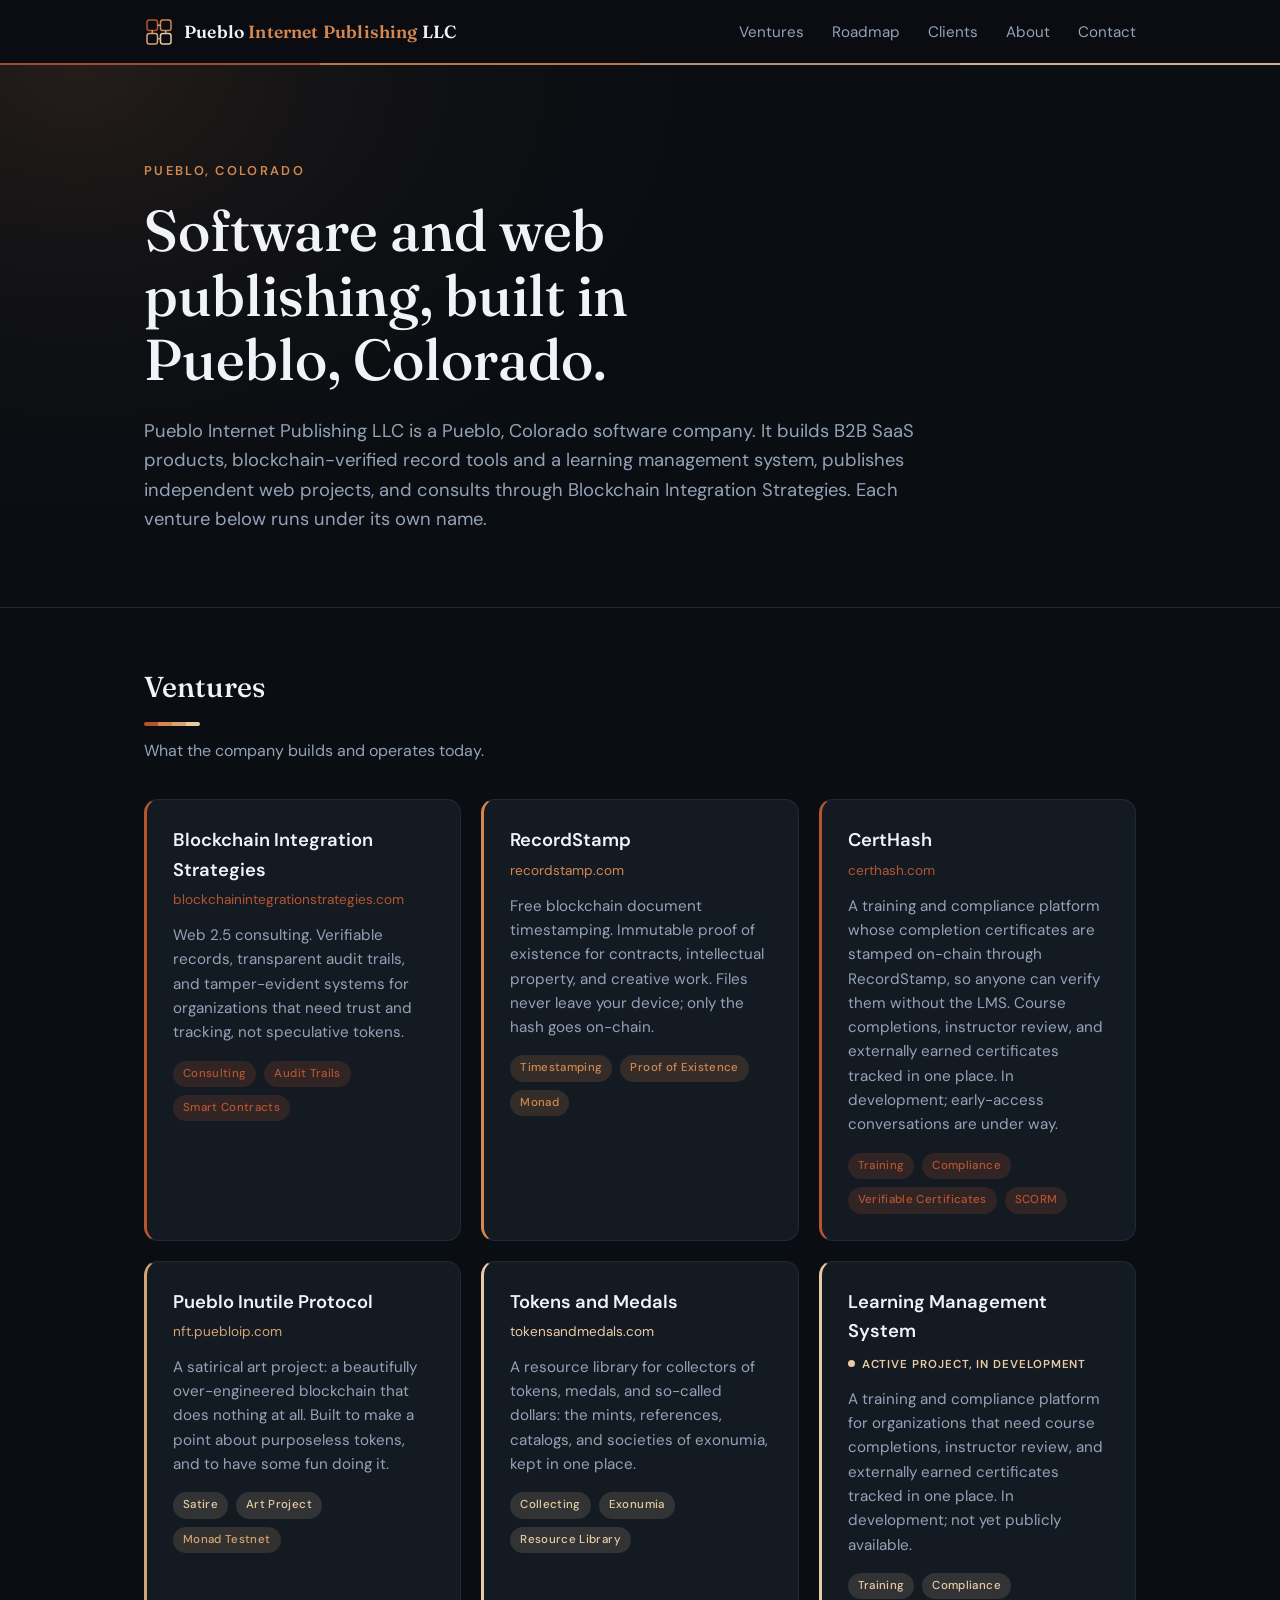
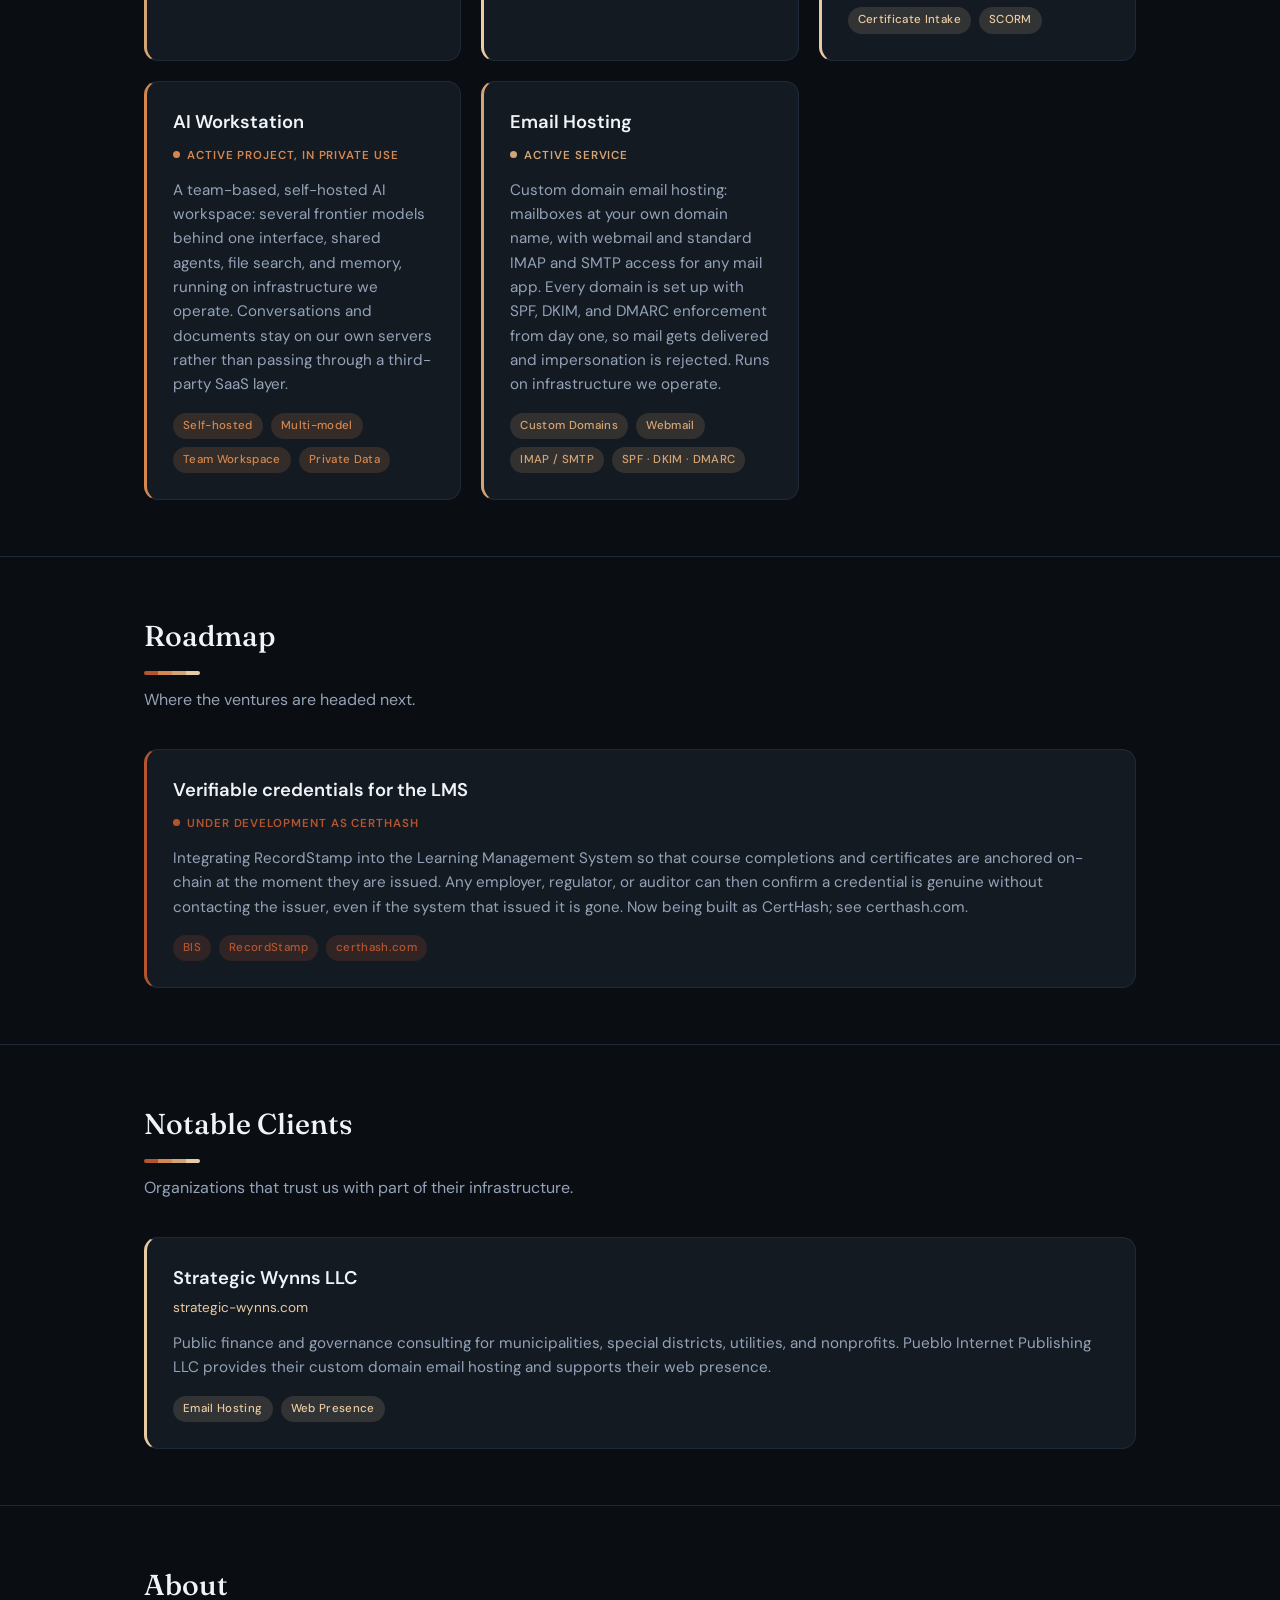
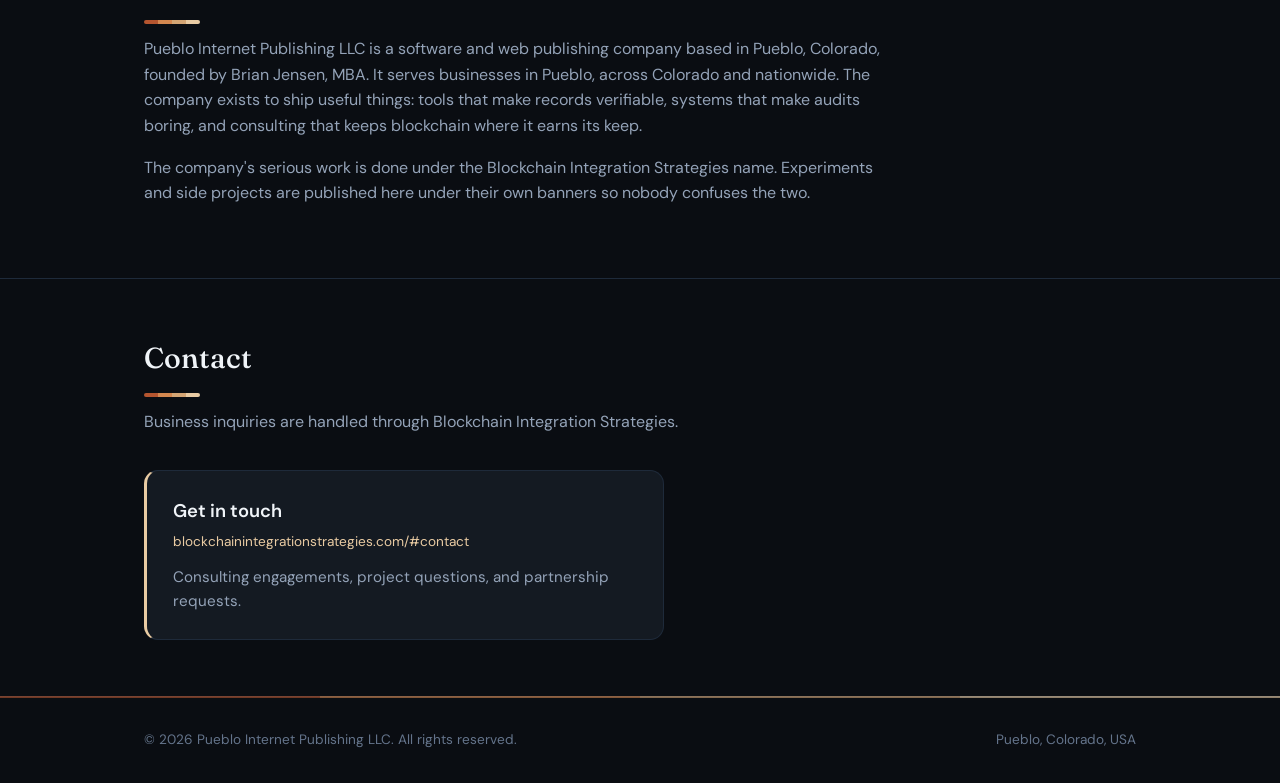
==== commit e2085fa8: "Restore full site from archive/pre-holding-20261020 Co-Authored-By: Claude Fable 5.1 <noreply@anthro" ====
--- a/index.html
+++ b/index.html
@@ -1,26 +1,327 @@
-<!doctype html>
+<!DOCTYPE html>
 <html lang="en">
 <head>
-<meta charset="utf-8">
-<meta name="viewport" content="width=device-width,initial-scale=1">
-<title>Pueblo Internet Publishing LLC</title>
-<meta name="description" content="Pueblo Internet Publishing LLC: this site is not yet open.">
-<style>
-:root{--bg:#f6f4ef;--fg:#1d1d1b;--muted:#6b6862}
-@media (prefers-color-scheme:dark){:root{--bg:#151513;--fg:#ecebe6;--muted:#9a978f}}
-html,body{margin:0;background:var(--bg);color:var(--fg);font:18px/1.5 Georgia,'Times New Roman',serif}
-main{min-height:100vh;display:flex;flex-direction:column;justify-content:center;align-items:center;text-align:center;padding:16px}
-h1{font-weight:normal;font-size:1.6rem;margin:0 0 .5rem}
-p{margin:.25rem 0;color:var(--muted)}
-footer{position:fixed;bottom:12px;left:0;right:0;text-align:center;font-size:.85rem;color:var(--muted)}
-</style>
+    <meta charset="UTF-8">
+    <meta name="viewport" content="width=device-width, initial-scale=1.0">
+    <title>Pueblo Internet Publishing LLC | Software and Web Publishing in Pueblo, Colorado</title>
+    <meta name="description" content="Pueblo Internet Publishing LLC is a software and web publishing company in Pueblo, Colorado. It builds B2B SaaS products, blockchain-verified record tools and a learning management system, and consults through Blockchain Integration Strategies.">
+    <meta name="author" content="Brian Jensen, MBA">
+    <meta name="robots" content="index, follow">
+    <link rel="canonical" href="https://pueblointernetpublishing.com/">
+    <meta property="og:type" content="website">
+    <meta property="og:url" content="https://pueblointernetpublishing.com/">
+    <meta property="og:title" content="Pueblo Internet Publishing LLC | Software and Web Publishing in Pueblo, Colorado">
+    <meta property="og:description" content="A software and web publishing company in Pueblo, Colorado: B2B SaaS, blockchain-verified records, a learning management system, and consulting.">
+    <meta property="og:site_name" content="Pueblo Internet Publishing LLC">
+    <meta property="og:image" content="https://pueblointernetpublishing.com/og-image.png">
+    <meta property="og:image:width" content="1200">
+    <meta property="og:image:height" content="630">
+    <meta name="twitter:card" content="summary_large_image">
+    <meta name="twitter:title" content="Pueblo Internet Publishing LLC | Software and Web Publishing in Pueblo, Colorado">
+    <meta name="twitter:description" content="A software and web publishing company in Pueblo, Colorado: B2B SaaS, blockchain-verified records, a learning management system, and consulting.">
+    <meta name="twitter:image" content="https://pueblointernetpublishing.com/og-image.png">
+    <link rel="icon" type="image/svg+xml" href="/favicon.svg">
+    <link rel="icon" type="image/x-icon" href="/favicon.ico">
+    <link rel="icon" type="image/png" sizes="32x32" href="/favicon-32x32.png">
+    <link rel="icon" type="image/png" sizes="16x16" href="/favicon-16x16.png">
+    <link rel="apple-touch-icon" sizes="180x180" href="/apple-touch-icon.png">
+    <meta name="theme-color" content="#0a0d12">
+    <meta name="geo.region" content="US-CO">
+    <meta name="geo.placename" content="Pueblo, Colorado">
+    <meta name="geo.position" content="38.2544;-104.6091">
+    <meta name="ICBM" content="38.2544, -104.6091">
+    <script type="application/ld+json">
+    {
+        "@context": "https://schema.org",
+        "@graph": [
+            {
+                "@type": ["Organization", "LocalBusiness"],
+                "@id": "https://pueblointernetpublishing.com/#org",
+                "name": "Pueblo Internet Publishing LLC",
+                "alternateName": ["Pueblo Internet Publishing", "PIP"],
+                "url": "https://pueblointernetpublishing.com/",
+                "logo": "https://pueblointernetpublishing.com/apple-touch-icon.png",
+                "image": "https://pueblointernetpublishing.com/og-image.png",
+                "description": "Software and web publishing company in Pueblo, Colorado: B2B SaaS products, blockchain-verified record tools, a learning management system, and consulting.",
+                "address": {
+                    "@type": "PostalAddress",
+                    "addressLocality": "Pueblo",
+                    "addressRegion": "CO",
+                    "addressCountry": "US"
+                },
+                "geo": { "@type": "GeoCoordinates", "latitude": 38.2544, "longitude": -104.6091 },
+                "areaServed": [
+                    { "@type": "City", "name": "Pueblo, Colorado" },
+                    { "@type": "State", "name": "Colorado" },
+                    { "@type": "Country", "name": "United States" }
+                ],
+                "founder": { "@type": "Person", "name": "Brian Jensen, MBA" },
+                "knowsAbout": ["software development", "B2B SaaS", "web publishing", "blockchain integration", "verifiable records", "learning management systems", "email hosting"],
+                "brand": [
+                    { "@type": "Brand", "name": "Blockchain Integration Strategies", "url": "https://blockchainintegrationstrategies.com/" },
+                    { "@type": "Brand", "name": "CertHash", "url": "https://certhash.com/" },
+                    { "@type": "Brand", "name": "RecordStamp", "url": "https://recordstamp.com/" },
+                    { "@type": "Brand", "name": "Tokens and Medals", "url": "https://tokensandmedals.com/" }
+                ],
+                "subOrganization": {
+                    "@type": "ProfessionalService",
+                    "name": "Blockchain Integration Strategies",
+                    "url": "https://blockchainintegrationstrategies.com/"
+                }
+            },
+            {
+                "@type": "WebSite",
+                "@id": "https://pueblointernetpublishing.com/#website",
+                "url": "https://pueblointernetpublishing.com/",
+                "name": "Pueblo Internet Publishing LLC",
+                "publisher": { "@id": "https://pueblointernetpublishing.com/#org" },
+                "inLanguage": "en-US"
+            }
+        ]
+    }
+    </script>
+    <link rel="preconnect" href="https://fonts.googleapis.com">
+    <link rel="preconnect" href="https://fonts.gstatic.com" crossorigin>
+    <link href="https://fonts.googleapis.com/css2?family=DM+Sans:opsz,wght@9..40,300;9..40,400;9..40,500;9..40,600&family=Fraunces:opsz,wght@9..144,400;9..144,500;9..144,600&display=swap" rel="stylesheet">
+    <style>
+        :root {
+            --bg-primary: #0a0d12;
+            --bg-secondary: #0f1318;
+            --bg-card: #141a22;
+            --bg-card-hover: #1a222d;
+            --accent-teal: #4ecdc4;
+            --accent-teal-dim: rgba(78, 205, 196, 0.15);
+            --accent-gold: #d4a574;
+            --adobe-1: #b5552f;
+            --adobe-2: #d4874f;
+            --adobe-3: #d4a574;
+            --adobe-4: #e9cba3;
+            --adobe-2-dim: rgba(212, 135, 79, 0.16);
+            --adobe-1-dim: rgba(181, 85, 47, 0.18);
+            --adobe-3-dim: rgba(212, 165, 116, 0.16);
+            --adobe-4-dim: rgba(233, 203, 163, 0.14);
+            --adobe-stripe: linear-gradient(90deg, var(--adobe-1) 0 25%, var(--adobe-2) 25% 50%, var(--adobe-3) 50% 75%, var(--adobe-4) 75% 100%);
+            --text-primary: #f0f4f8;
+            --text-secondary: #94a3b8;
+            --text-muted: #64748b;
+            --border-color: #1e2a3a;
+            --max: 1040px;
+        }
+        * { margin: 0; padding: 0; box-sizing: border-box; }
+        html { scroll-behavior: smooth; }
+        body {
+            font-family: 'DM Sans', system-ui, sans-serif;
+            background: var(--bg-primary);
+            color: var(--text-primary);
+            line-height: 1.6;
+            -webkit-font-smoothing: antialiased;
+        }
+        a { color: var(--adobe-2); text-decoration: none; }
+        a:hover { color: var(--adobe-4); }
+        a:hover { text-decoration: underline; }
+        .wrap { max-width: var(--max); margin: 0 auto; padding: 0 24px; }
+        header {
+            border-bottom: 1px solid var(--border-color);
+            position: relative;
+            background: rgba(10, 13, 18, 0.9);
+            backdrop-filter: blur(10px);
+            position: sticky; top: 0; z-index: 10;
+        }
+        header::after { content: ""; position: absolute; left: 0; right: 0; bottom: -1px; height: 2px; background: var(--adobe-stripe); opacity: 0.85; }
+        .nav { display: flex; align-items: center; justify-content: space-between; height: 64px; }
+        .brand { display: flex; align-items: center; gap: 10px; font-family: 'Fraunces', serif; font-weight: 600; font-size: 1.1rem; color: var(--text-primary); letter-spacing: 0.01em; }
+        .brand svg { width: 30px; height: 30px; flex: none; }
+        .brand:hover { text-decoration: none; }
+        .brand span span { color: var(--adobe-2); }
+        .nav ul { display: flex; gap: 28px; list-style: none; }
+        .nav ul a { color: var(--text-secondary); font-size: 0.95rem; }
+        .nav ul a:hover { color: var(--text-primary); text-decoration: none; }
+        .hero { padding: 96px 24px 72px; }
+        main { position: relative; z-index: 0; }
+        main::before { content: ""; position: absolute; left: 0; top: 0; width: 100%; height: 720px; pointer-events: none; z-index: -1;
+            background: radial-gradient(620px 460px at 6% 0%, rgba(212, 135, 79, 0.13) 0%, rgba(212, 135, 79, 0.06) 35%, rgba(212, 135, 79, 0.02) 65%, rgba(212, 135, 79, 0) 100%); }
+        .eyebrow { color: var(--adobe-2); font-size: 0.8rem; letter-spacing: 0.18em; text-transform: uppercase; font-weight: 600; margin-bottom: 18px; }
+        h1 { font-family: 'Fraunces', serif; font-weight: 500; font-size: clamp(2.2rem, 5vw, 3.6rem); line-height: 1.12; max-width: 18ch; margin-bottom: 24px; }
+        .lede { color: var(--text-secondary); font-size: 1.15rem; max-width: 60ch; }
+        section { padding: 56px 0; border-top: 1px solid var(--border-color); }
+        h2 { font-family: 'Fraunces', serif; font-weight: 500; font-size: 1.8rem; margin-bottom: 12px; }
+        h2::after { content: ""; display: block; width: 56px; height: 4px; margin-top: 12px; border-radius: 2px; background: var(--adobe-stripe); }
+        .sub { color: var(--text-secondary); max-width: 62ch; margin-bottom: 36px; }
+        .grid { display: grid; grid-template-columns: repeat(auto-fit, minmax(280px, 1fr)); gap: 20px; }
+        .card {
+            display: block; background: var(--bg-card); border: 1px solid var(--border-color);
+            border-radius: 14px; padding: 26px; color: inherit; transition: border-color .2s, background .2s, transform .2s;
+        }
+        .card { --c: var(--adobe-3); --c-dim: var(--adobe-3-dim); border-left: 3px solid var(--c); }
+        .card:hover { background: var(--bg-card-hover); border-color: var(--c); transform: translateY(-2px); text-decoration: none; color: inherit; }
+        .card.c1 { --c: var(--adobe-1); --c-dim: var(--adobe-1-dim); }
+        .card.c2 { --c: var(--adobe-2); --c-dim: var(--adobe-2-dim); }
+        .card.c3 { --c: var(--adobe-3); --c-dim: var(--adobe-3-dim); }
+        .card.c4 { --c: var(--adobe-4); --c-dim: var(--adobe-4-dim); }
+        .card.static { cursor: default; }
+        .card.static:hover { transform: none; background: var(--bg-card); border-color: var(--border-color); border-left-color: var(--c); }
+        .card .status { display: inline-block; font-size: 0.72rem; font-weight: 600; letter-spacing: 0.08em; text-transform: uppercase; color: var(--c); margin-bottom: 12px; }
+        .card .status::before { content: ""; display: inline-block; width: 7px; height: 7px; border-radius: 50%; background: var(--c); margin-right: 7px; vertical-align: 1px; }
+        .card h3 { font-size: 1.15rem; font-weight: 600; margin-bottom: 4px; }
+        .card .url { display: block; color: var(--c); font-size: 0.85rem; margin-bottom: 12px; }
+        .card p { color: var(--text-secondary); font-size: 0.95rem; }
+        .tags { display: flex; flex-wrap: wrap; gap: 8px; margin-top: 16px; }
+        .tag { background: var(--c-dim); color: var(--c); font-size: 0.72rem; padding: 4px 10px; border-radius: 999px; font-weight: 500; letter-spacing: 0.03em; }
+        .tag.gold { background: var(--adobe-4-dim); color: var(--adobe-4); }
+        .about p { color: var(--text-secondary); max-width: 68ch; margin-bottom: 16px; }
+        .contact .card { max-width: 520px; }
+        footer { border-top: 1px solid var(--border-color); padding: 32px 0; color: var(--text-muted); font-size: 0.85rem; position: relative; }
+        footer::before { content: ""; position: absolute; left: 0; right: 0; top: -1px; height: 2px; background: var(--adobe-stripe); opacity: 0.6; }
+        footer .wrap { display: flex; flex-wrap: wrap; gap: 12px 32px; justify-content: space-between; }
+        @media (max-width: 640px) { .nav ul { display: none; } .hero { padding: 64px 24px 48px; } }
+    </style>
 </head>
 <body>
-<main>
-<h1>Pueblo Internet Publishing LLC</h1>
-<p>Coming in the future.</p>
-<p>This site is not yet open. Nothing here is an offer of goods or services.</p>
-</main>
-<footer>&copy; 2026 Pueblo Internet Publishing LLC</footer>
+    <header>
+        <div class="wrap nav">
+            <a class="brand" href="/" aria-label="Pueblo Internet Publishing LLC home">
+                <svg viewBox="0 0 40 40" fill="none" xmlns="http://www.w3.org/2000/svg" aria-hidden="true">
+                    <rect x="4" y="4" width="14" height="14" rx="3" stroke="#b5552f" stroke-width="2"/>
+                    <rect x="22" y="4" width="14" height="14" rx="3" stroke="#d4874f" stroke-width="2"/>
+                    <rect x="4" y="22" width="14" height="14" rx="3" stroke="#d4a574" stroke-width="2"/>
+                    <rect x="22" y="22" width="14" height="14" rx="3" stroke="#e9cba3" stroke-width="2"/>
+                    <line x1="18" y1="11" x2="22" y2="11" stroke="#d4a574" stroke-width="2"/>
+                    <line x1="11" y1="18" x2="11" y2="22" stroke="#d4a574" stroke-width="2"/>
+                    <line x1="29" y1="18" x2="29" y2="22" stroke="#d4a574" stroke-width="2"/>
+                    <line x1="18" y1="29" x2="22" y2="29" stroke="#d4a574" stroke-width="2"/>
+                </svg>
+                <span>Pueblo <span>Internet Publishing</span> LLC</span>
+            </a>
+            <ul>
+                <li><a href="#ventures">Ventures</a></li>
+                <li><a href="#roadmap">Roadmap</a></li>
+                <li><a href="#clients">Clients</a></li>
+                <li><a href="#about">About</a></li>
+                <li><a href="#contact">Contact</a></li>
+            </ul>
+        </div>
+    </header>
+
+    <main>
+        <div class="wrap hero">
+            <div class="eyebrow">Pueblo, Colorado</div>
+            <h1>Software and web publishing, built in Pueblo, Colorado.</h1>
+            <p class="lede">Pueblo Internet Publishing LLC is a Pueblo, Colorado software company. It builds B2B SaaS products, blockchain-verified record tools and a learning management system, publishes independent web projects, and consults through Blockchain Integration Strategies. Each venture below runs under its own name.</p>
+        </div>
+
+        <section id="ventures">
+            <div class="wrap">
+                <h2>Ventures</h2>
+                <p class="sub">What the company builds and operates today.</p>
+                <div class="grid">
+                    <a class="card c1" href="https://blockchainintegrationstrategies.com">
+                        <h3>Blockchain Integration Strategies</h3>
+                        <span class="url">blockchainintegrationstrategies.com</span>
+                        <p>Web 2.5 consulting. Verifiable records, transparent audit trails, and tamper-evident systems for organizations that need trust and tracking, not speculative tokens.</p>
+                        <div class="tags"><span class="tag">Consulting</span><span class="tag">Audit Trails</span><span class="tag">Smart Contracts</span></div>
+                    </a>
+                    <a class="card c2" href="https://recordstamp.com">
+                        <h3>RecordStamp</h3>
+                        <span class="url">recordstamp.com</span>
+                        <p>Free blockchain document timestamping. Immutable proof of existence for contracts, intellectual property, and creative work. Files never leave your device; only the hash goes on-chain.</p>
+                        <div class="tags"><span class="tag">Timestamping</span><span class="tag">Proof of Existence</span><span class="tag">Monad</span></div>
+                    </a>
+                    <a class="card c1" href="https://certhash.com">
+                        <h3>CertHash</h3>
+                        <span class="url">certhash.com</span>
+                        <p>A training and compliance platform whose completion certificates are stamped on-chain through RecordStamp, so anyone can verify them without the LMS. Course completions, instructor review, and externally earned certificates tracked in one place. In development; early-access conversations are under way.</p>
+                        <div class="tags"><span class="tag">Training</span><span class="tag">Compliance</span><span class="tag">Verifiable Certificates</span><span class="tag">SCORM</span></div>
+                    </a>
+                    <a class="card c3" href="https://nft.puebloip.com">
+                        <h3>Pueblo Inutile Protocol</h3>
+                        <span class="url">nft.puebloip.com</span>
+                        <p>A satirical art project: a beautifully over-engineered blockchain that does nothing at all. Built to make a point about purposeless tokens, and to have some fun doing it.</p>
+                        <div class="tags"><span class="tag gold">Satire</span><span class="tag gold">Art Project</span><span class="tag">Monad Testnet</span></div>
+                    </a>
+                    <a class="card c4" href="https://tokensandmedals.com">
+                        <h3>Tokens and Medals</h3>
+                        <span class="url">tokensandmedals.com</span>
+                        <p>A resource library for collectors of tokens, medals, and so-called dollars: the mints, references, catalogs, and societies of exonumia, kept in one place.</p>
+                        <div class="tags"><span class="tag">Collecting</span><span class="tag">Exonumia</span><span class="tag">Resource Library</span></div>
+                    </a>
+                    <div class="card c4 static">
+                        <h3>Learning Management System</h3>
+                        <span class="status">Active project, in development</span>
+                        <p>A training and compliance platform for organizations that need course completions, instructor review, and externally earned certificates tracked in one place. In development; not yet publicly available.</p>
+                        <div class="tags"><span class="tag">Training</span><span class="tag">Compliance</span><span class="tag">Certificate Intake</span><span class="tag">SCORM</span></div>
+                    </div>
+                    <div class="card c2 static">
+                        <h3>AI Workstation</h3>
+                        <span class="status">Active project, in private use</span>
+                        <p>A team-based, self-hosted AI workspace: several frontier models behind one interface, shared agents, file search, and memory, running on infrastructure we operate. Conversations and documents stay on our own servers rather than passing through a third-party SaaS layer.</p>
+                        <div class="tags"><span class="tag">Self-hosted</span><span class="tag">Multi-model</span><span class="tag">Team Workspace</span><span class="tag">Private Data</span></div>
+                    </div>
+                    <div class="card c3 static">
+                        <h3>Email Hosting</h3>
+                        <span class="status">Active service</span>
+                        <p>Custom domain email hosting: mailboxes at your own domain name, with webmail and standard IMAP and SMTP access for any mail app. Every domain is set up with SPF, DKIM, and DMARC enforcement from day one, so mail gets delivered and impersonation is rejected. Runs on infrastructure we operate.</p>
+                        <div class="tags"><span class="tag">Custom Domains</span><span class="tag">Webmail</span><span class="tag">IMAP / SMTP</span><span class="tag">SPF · DKIM · DMARC</span></div>
+                    </div>
+                </div>
+            </div>
+        </section>
+
+        <section id="roadmap">
+            <div class="wrap">
+                <h2>Roadmap</h2>
+                <p class="sub">Where the ventures are headed next.</p>
+                <div class="grid">
+                    <a class="card c1" href="https://certhash.com">
+                        <h3>Verifiable credentials for the LMS</h3>
+                        <span class="status">Under development as CertHash</span>
+                        <p>Integrating RecordStamp into the Learning Management System so that course completions and certificates are anchored on-chain at the moment they are issued. Any employer, regulator, or auditor can then confirm a credential is genuine without contacting the issuer, even if the system that issued it is gone. Now being built as CertHash; see certhash.com.</p>
+                        <div class="tags"><span class="tag">BIS</span><span class="tag">RecordStamp</span><span class="tag">certhash.com</span></div>
+                    </a>
+                </div>
+            </div>
+        </section>
+
+        <section id="clients">
+            <div class="wrap">
+                <h2>Notable Clients</h2>
+                <p class="sub">Organizations that trust us with part of their infrastructure.</p>
+                <div class="grid">
+                    <a class="card c4" href="https://strategic-wynns.com" target="_blank" rel="noopener">
+                        <h3>Strategic Wynns LLC</h3>
+                        <span class="url">strategic-wynns.com</span>
+                        <p>Public finance and governance consulting for municipalities, special districts, utilities, and nonprofits. Pueblo Internet Publishing LLC provides their custom domain email hosting and supports their web presence.</p>
+                        <div class="tags"><span class="tag">Email Hosting</span><span class="tag">Web Presence</span></div>
+                    </a>
+                </div>
+            </div>
+        </section>
+
+        <section id="about" class="about">
+            <div class="wrap">
+                <h2>About</h2>
+                <p>Pueblo Internet Publishing LLC is a software and web publishing company based in Pueblo, Colorado, founded by Brian Jensen, MBA. It serves businesses in Pueblo, across Colorado and nationwide. The company exists to ship useful things: tools that make records verifiable, systems that make audits boring, and consulting that keeps blockchain where it earns its keep.</p>
+                <p>The company's serious work is done under the Blockchain Integration Strategies name. Experiments and side projects are published here under their own banners so nobody confuses the two.</p>
+            </div>
+        </section>
+
+        <section id="contact" class="contact">
+            <div class="wrap">
+                <h2>Contact</h2>
+                <p class="sub">Business inquiries are handled through Blockchain Integration Strategies.</p>
+                <a class="card c4" href="https://blockchainintegrationstrategies.com/#contact">
+                    <h3>Get in touch</h3>
+                    <span class="url">blockchainintegrationstrategies.com/#contact</span>
+                    <p>Consulting engagements, project questions, and partnership requests.</p>
+                </a>
+            </div>
+        </section>
+    </main>
+
+    <footer>
+        <div class="wrap">
+            <span>© <script>document.write(new Date().getFullYear())</script> Pueblo Internet Publishing LLC. All rights reserved.</span>
+            <span>Pueblo, Colorado, USA</span>
+        </div>
+    </footer>
 </body>
 </html>
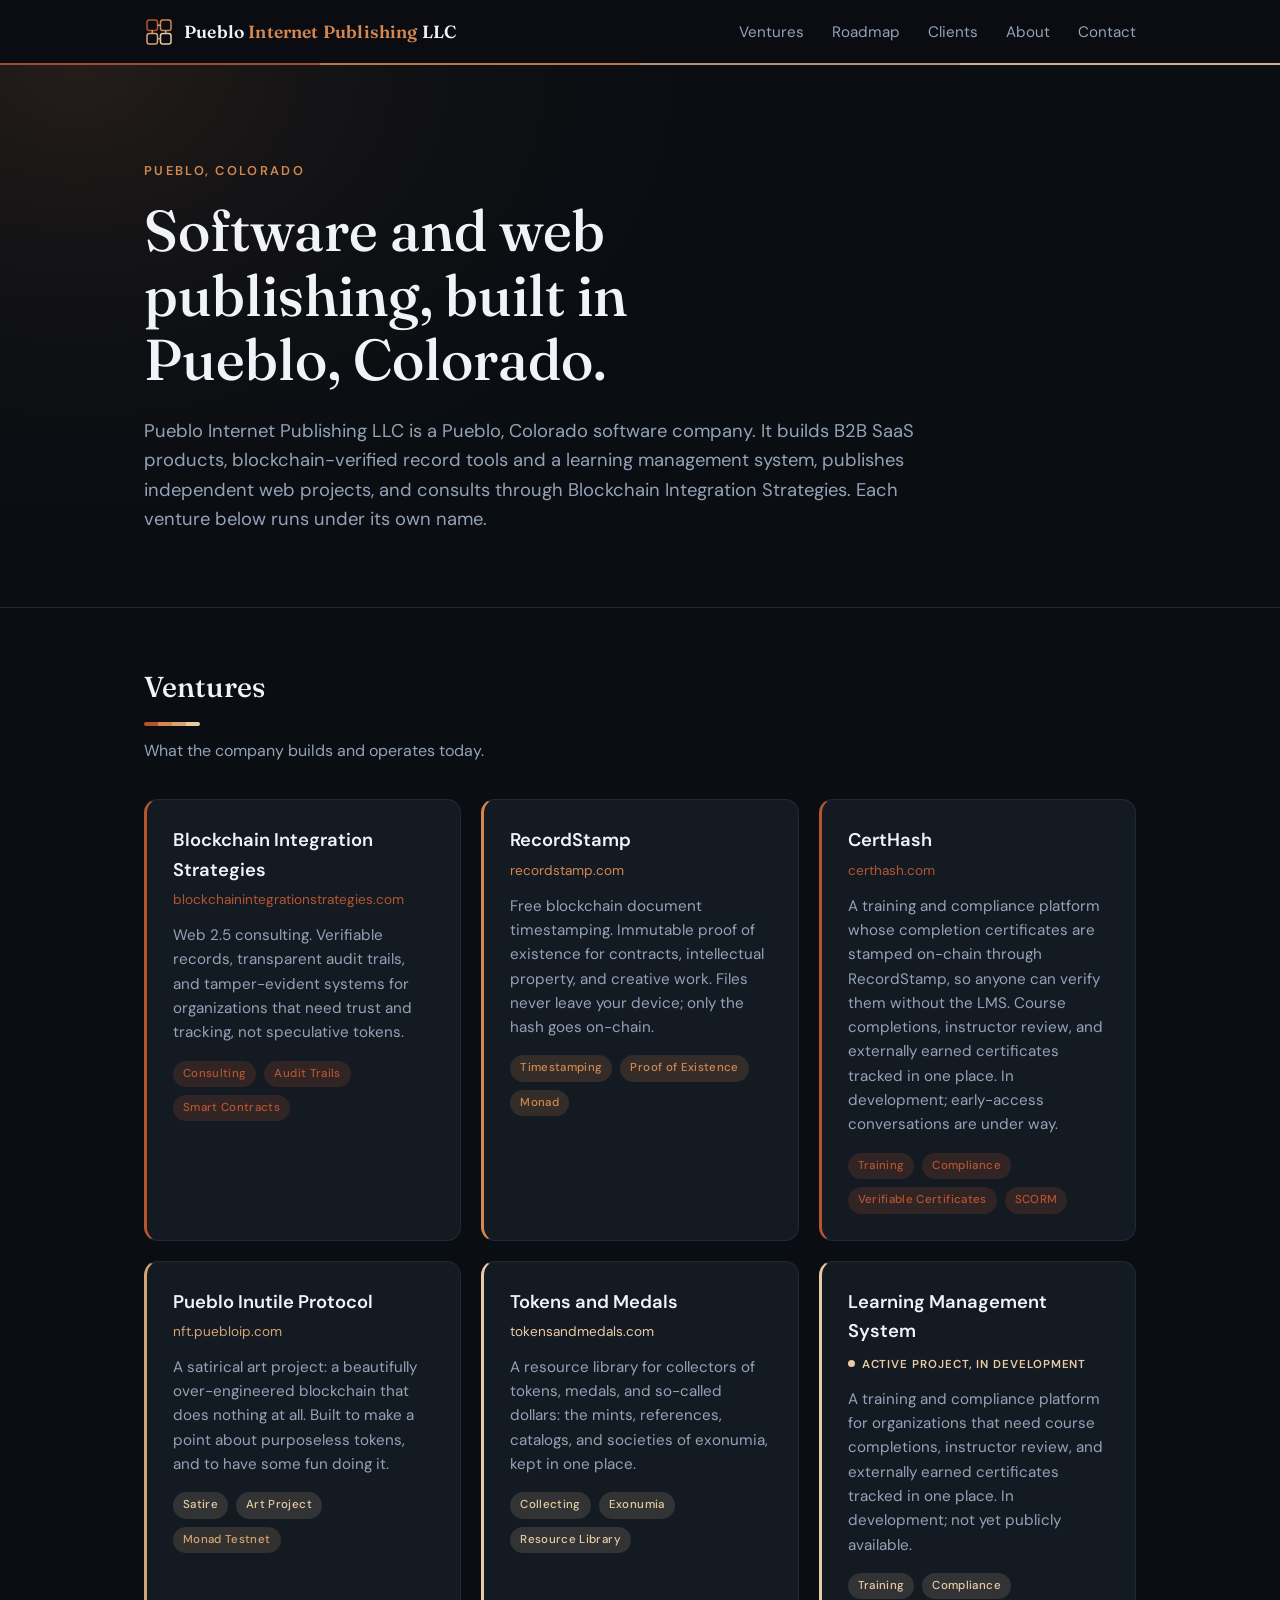
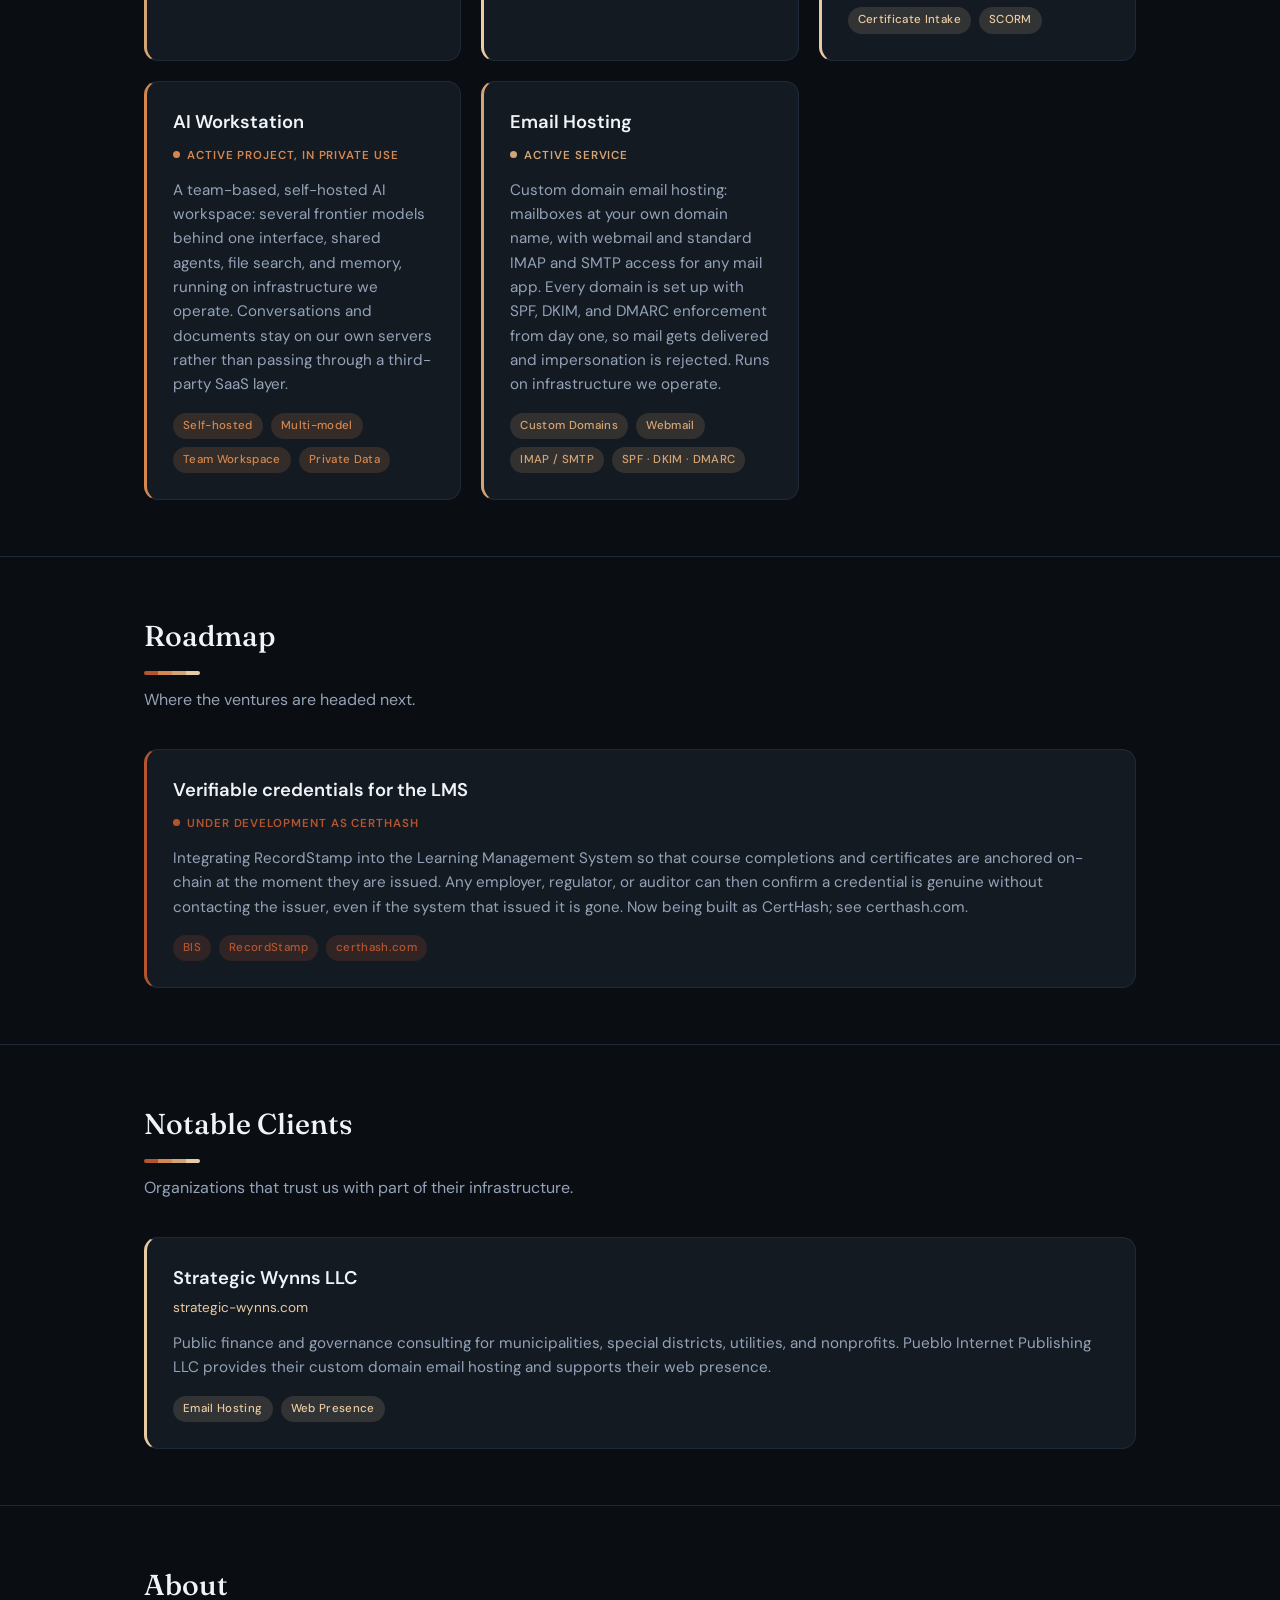
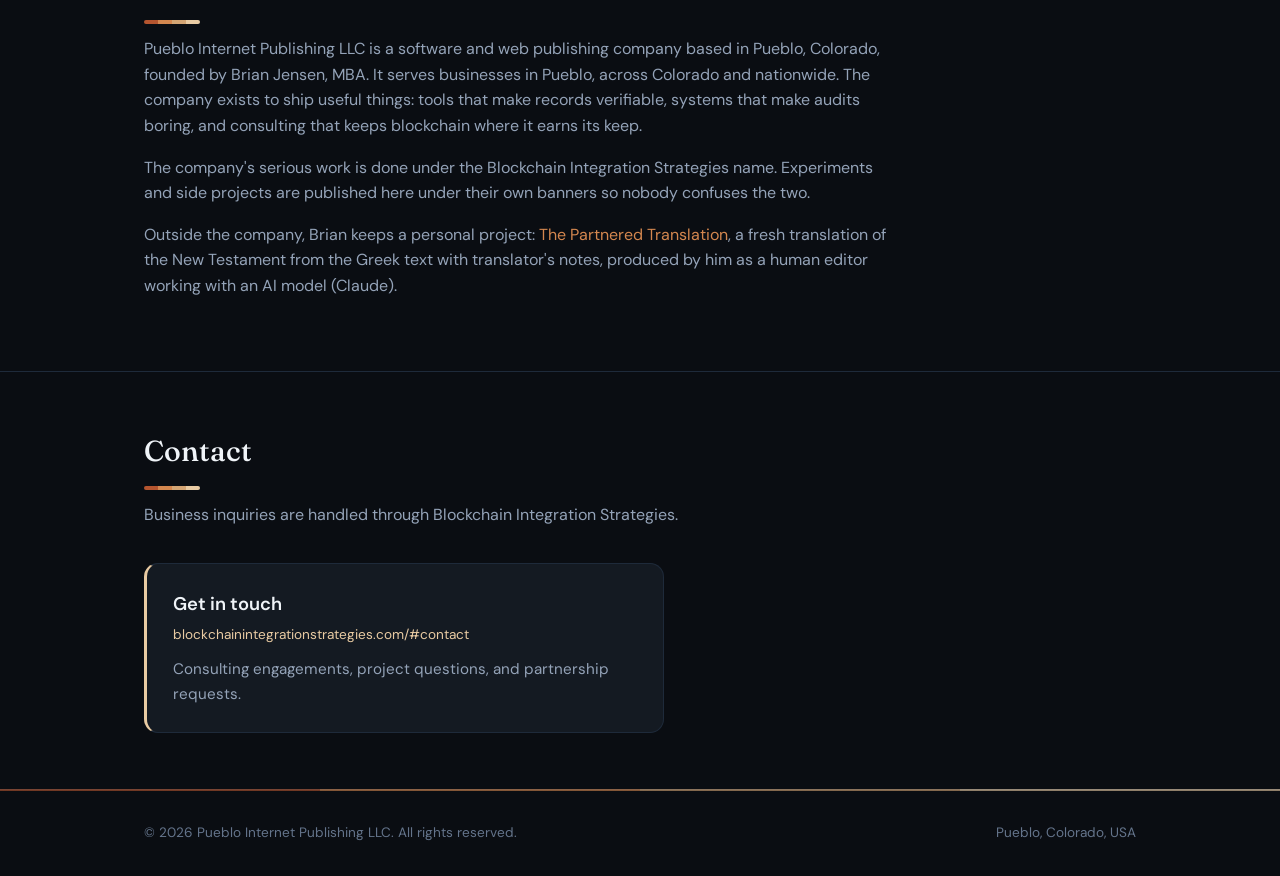
==== commit d1620c56: "About: add the founder's personal project, The Partnered Translation Co-Authored-By: Claude Fable 5." ====
--- a/index.html
+++ b/index.html
@@ -301,6 +301,7 @@
                 <h2>About</h2>
                 <p>Pueblo Internet Publishing LLC is a software and web publishing company based in Pueblo, Colorado, founded by Brian Jensen, MBA. It serves businesses in Pueblo, across Colorado and nationwide. The company exists to ship useful things: tools that make records verifiable, systems that make audits boring, and consulting that keeps blockchain where it earns its keep.</p>
                 <p>The company's serious work is done under the Blockchain Integration Strategies name. Experiments and side projects are published here under their own banners so nobody confuses the two.</p>
+                <p>Outside the company, Brian keeps a personal project: <a href="https://partneredtranslation.org/" rel="noopener">The Partnered Translation</a>, a fresh translation of the New Testament from the Greek text with translator's notes, produced by him as a human editor working with an AI model (Claude).</p>
             </div>
         </section>
 
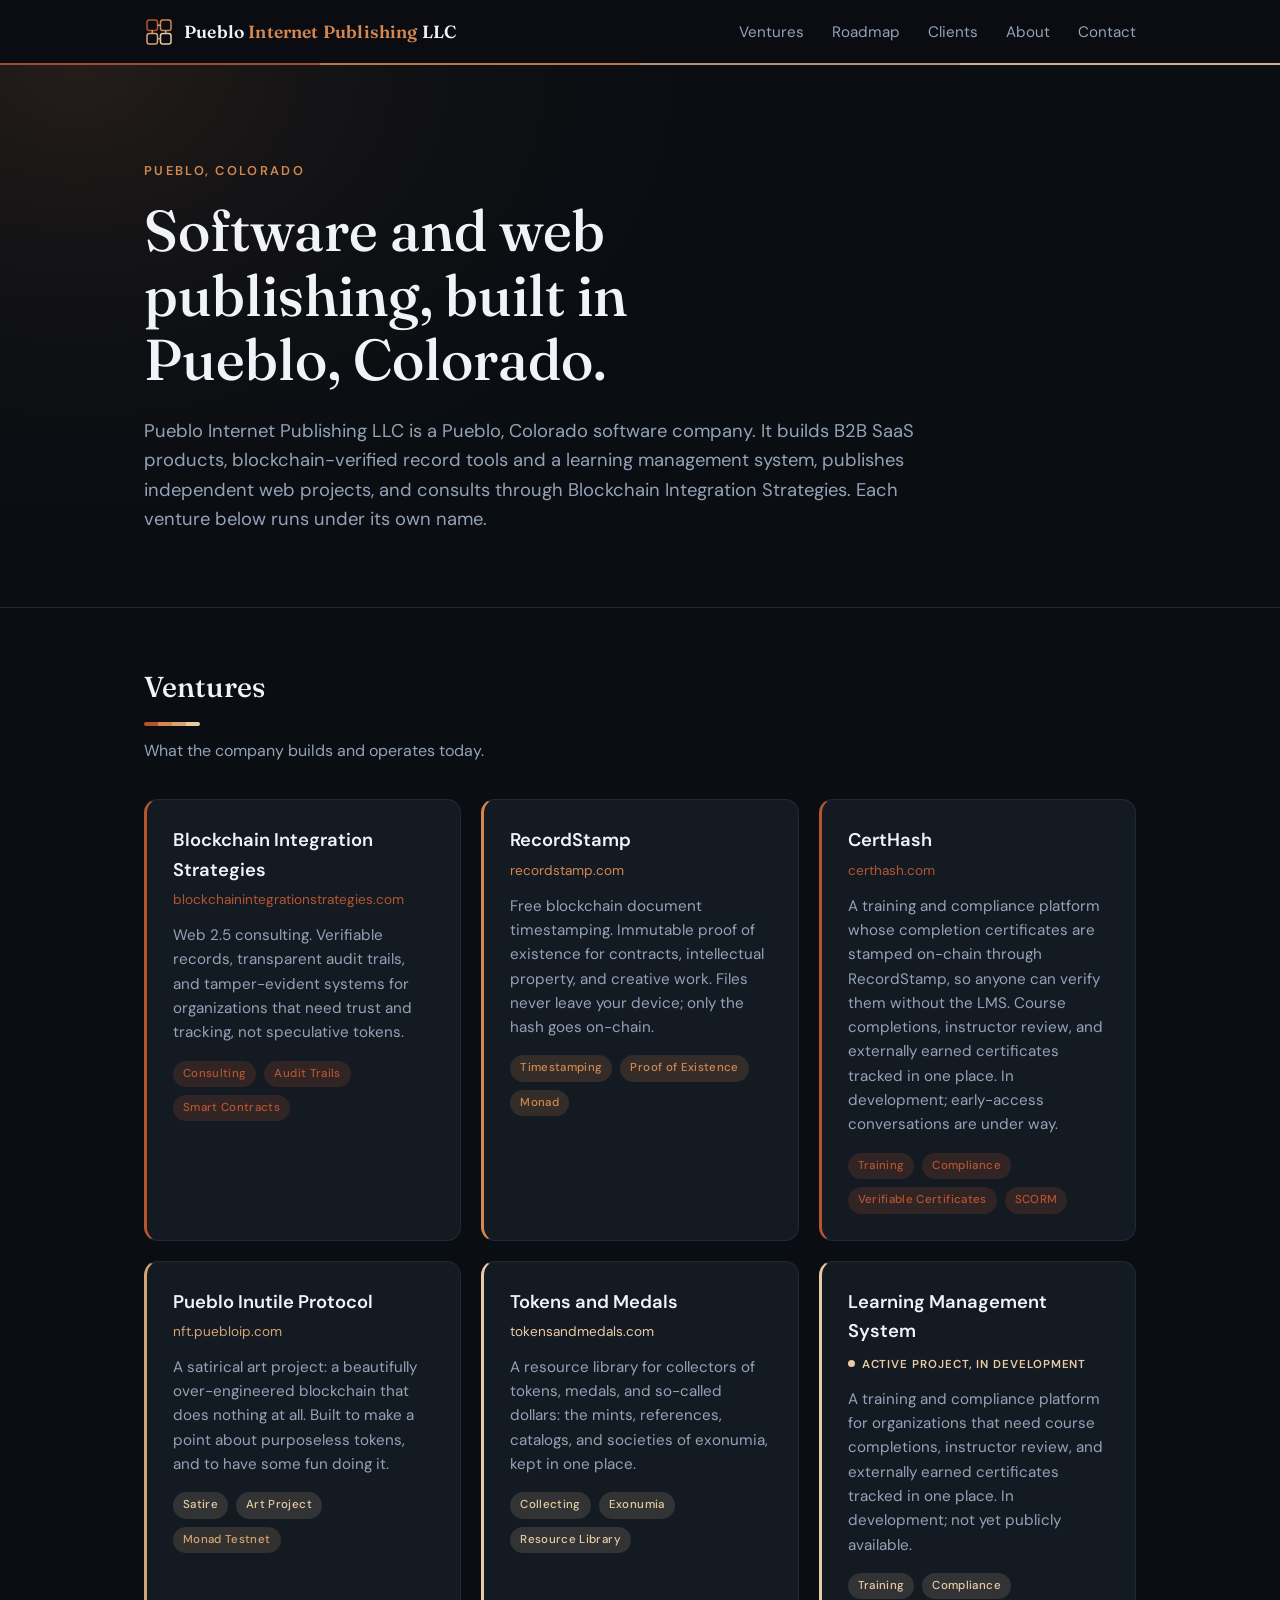
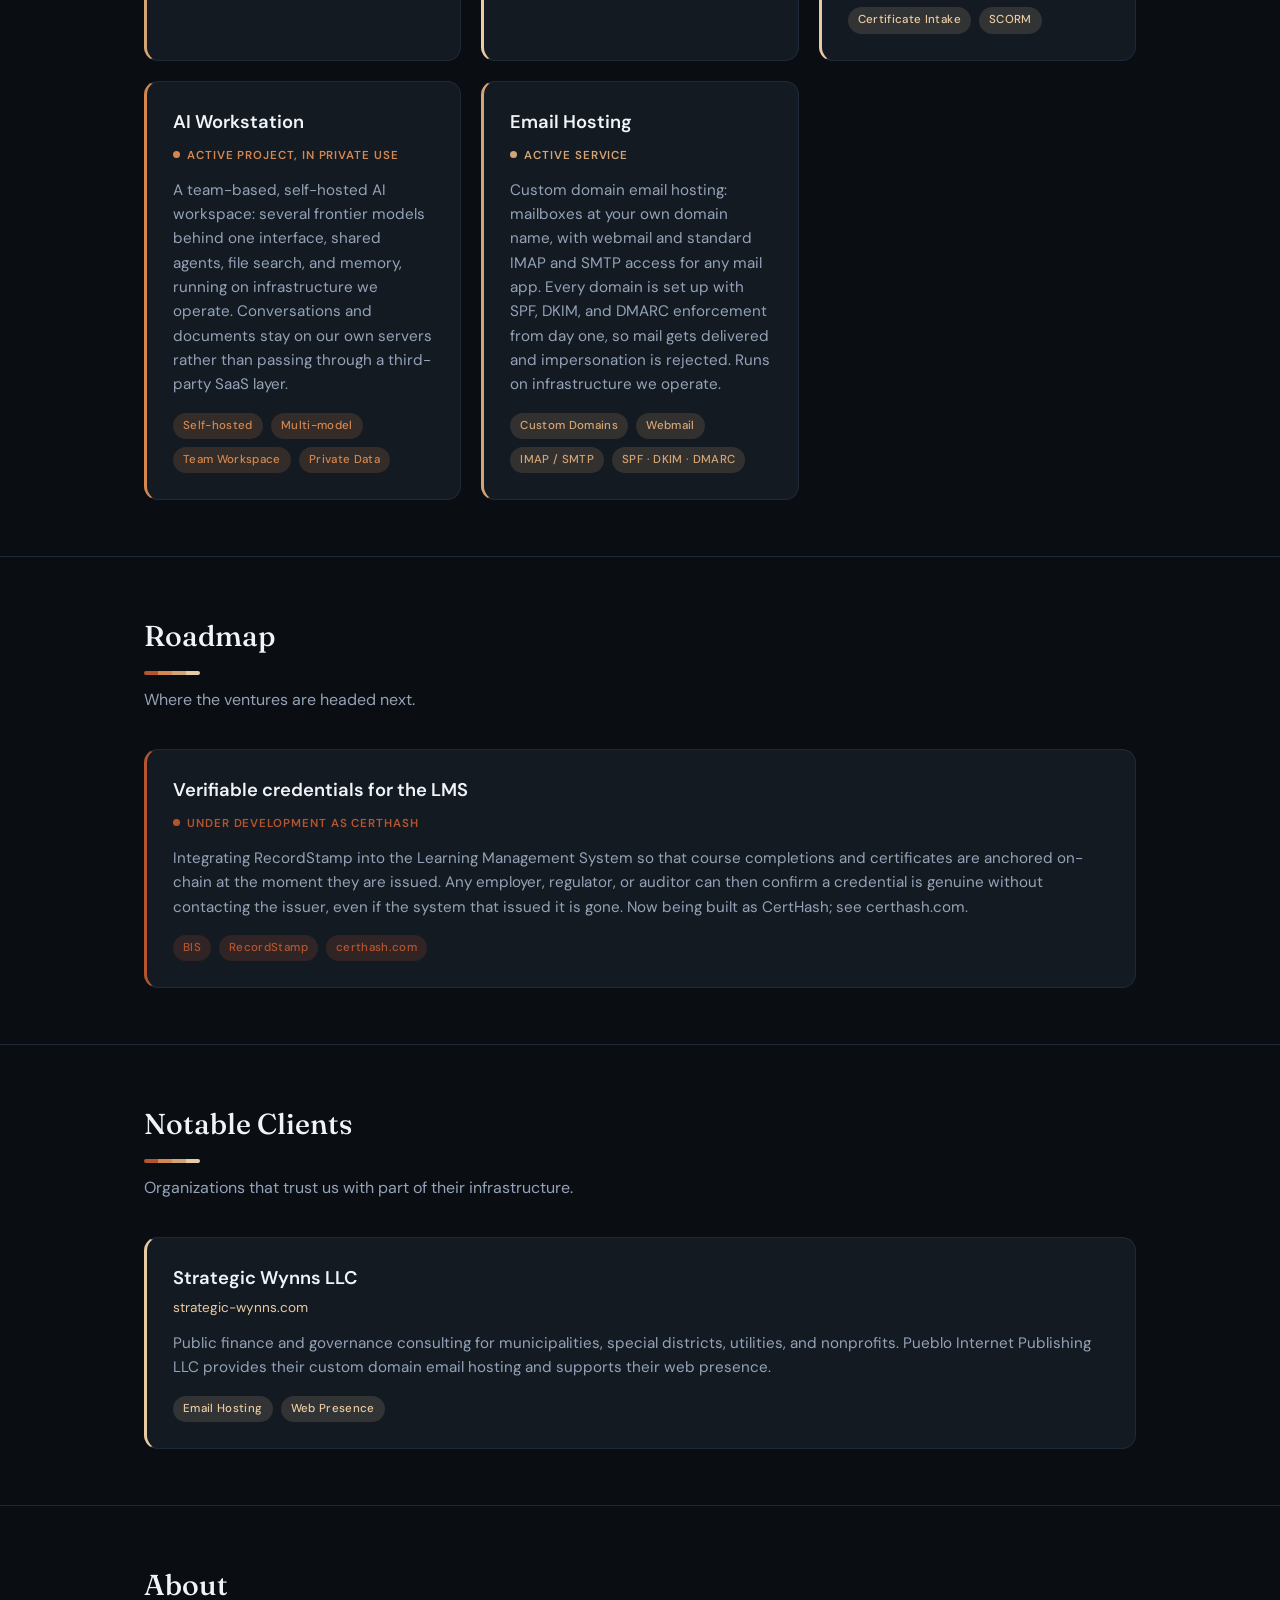
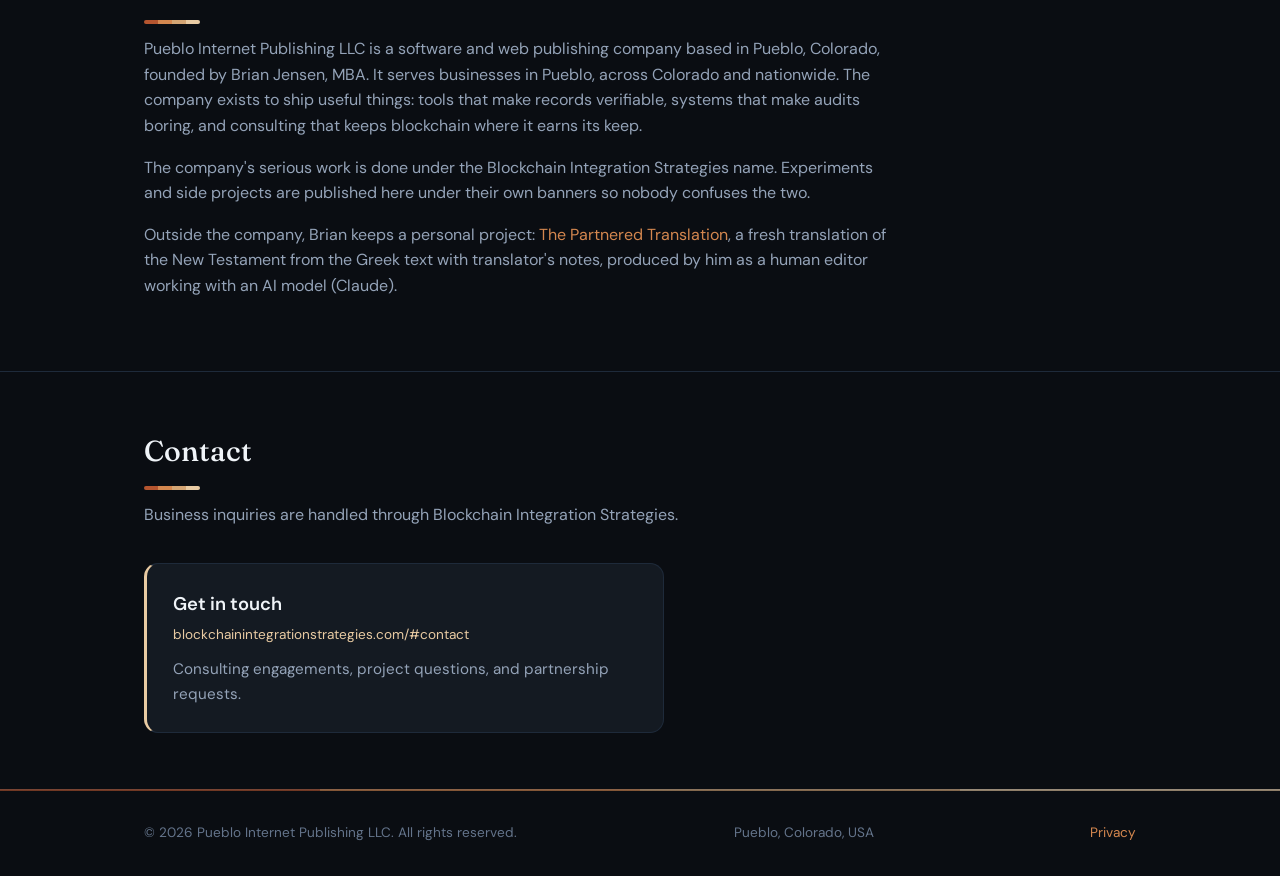
==== commit cf6d58ef: "Privacy notice + footer link (Cloudflare hosting and Web Analytics, Google Fonts) Co-Authored-By: Cl" ====
--- a/index.html
+++ b/index.html
@@ -321,7 +321,7 @@
     <footer>
         <div class="wrap">
             <span>© <script>document.write(new Date().getFullYear())</script> Pueblo Internet Publishing LLC. All rights reserved.</span>
-            <span>Pueblo, Colorado, USA</span>
+            <span>Pueblo, Colorado, USA</span> <span><a href="/privacy.html">Privacy</a></span>
         </div>
     </footer>
 </body>
